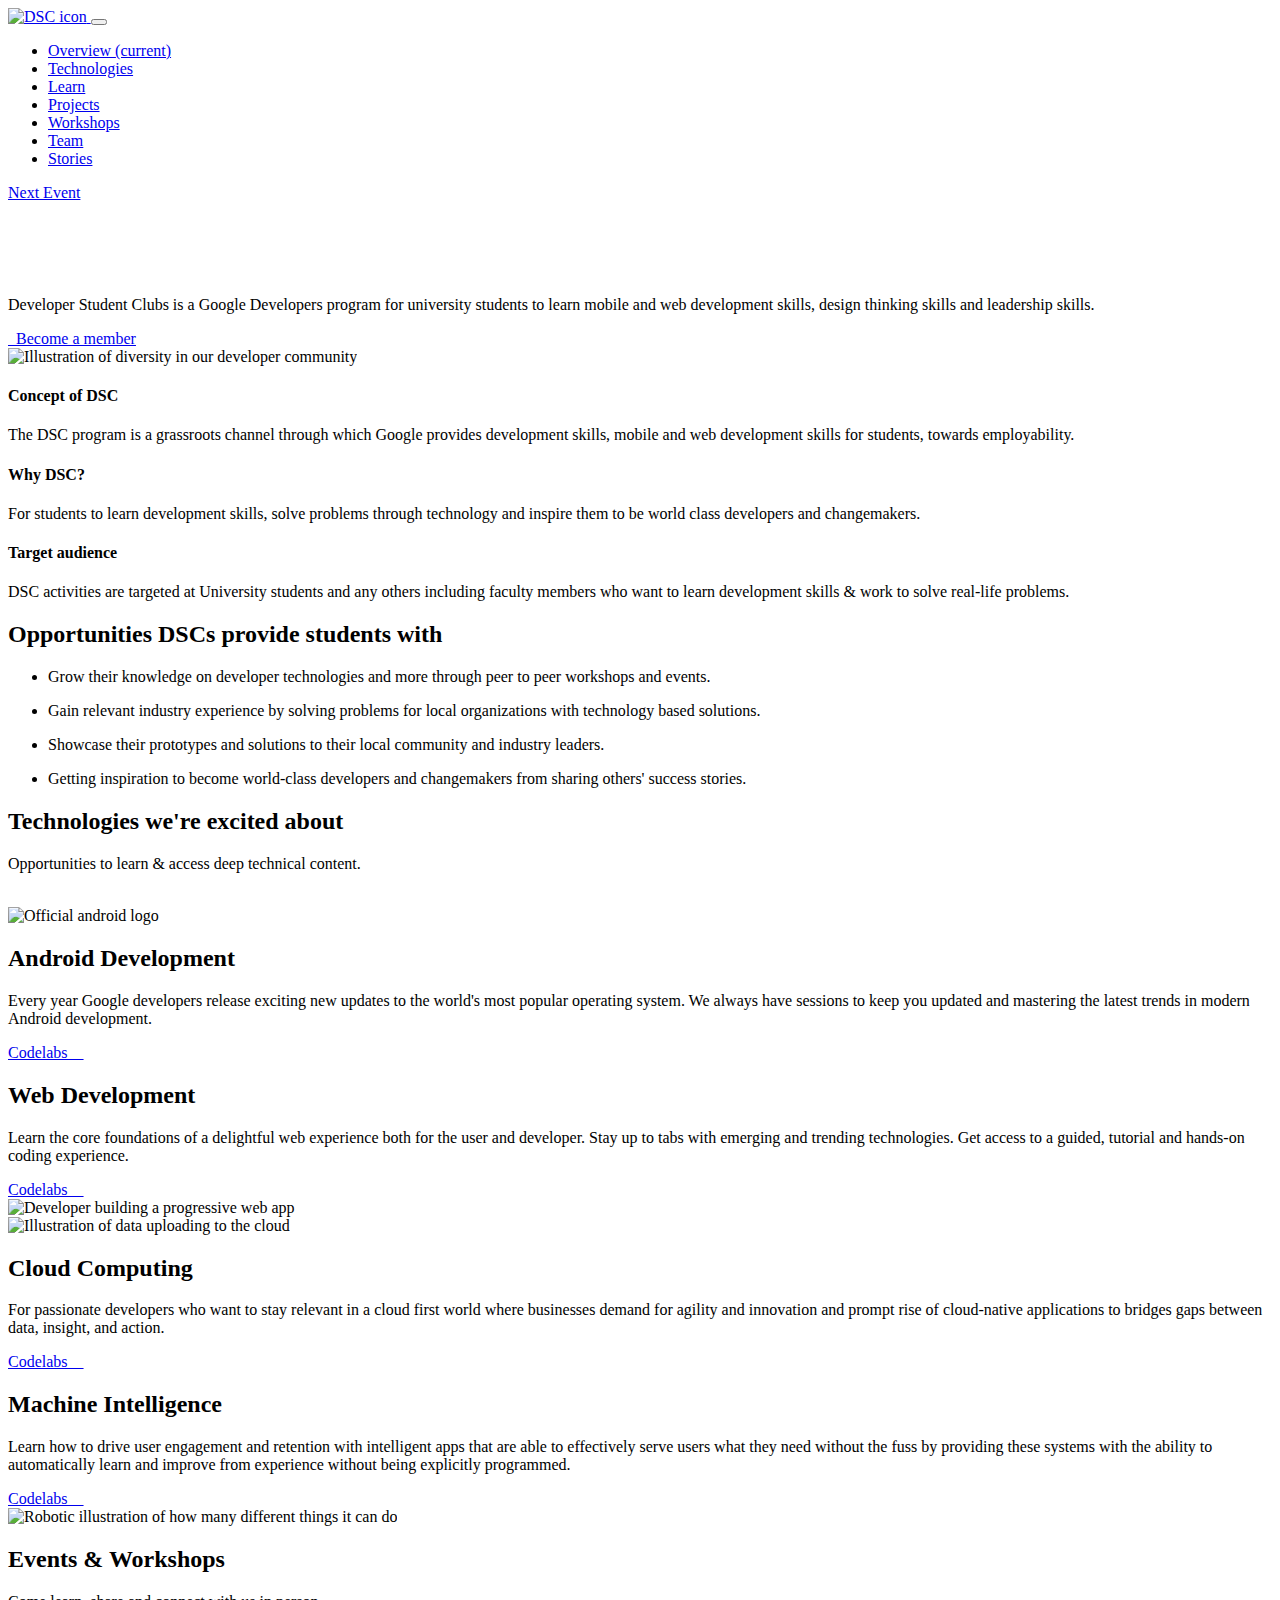
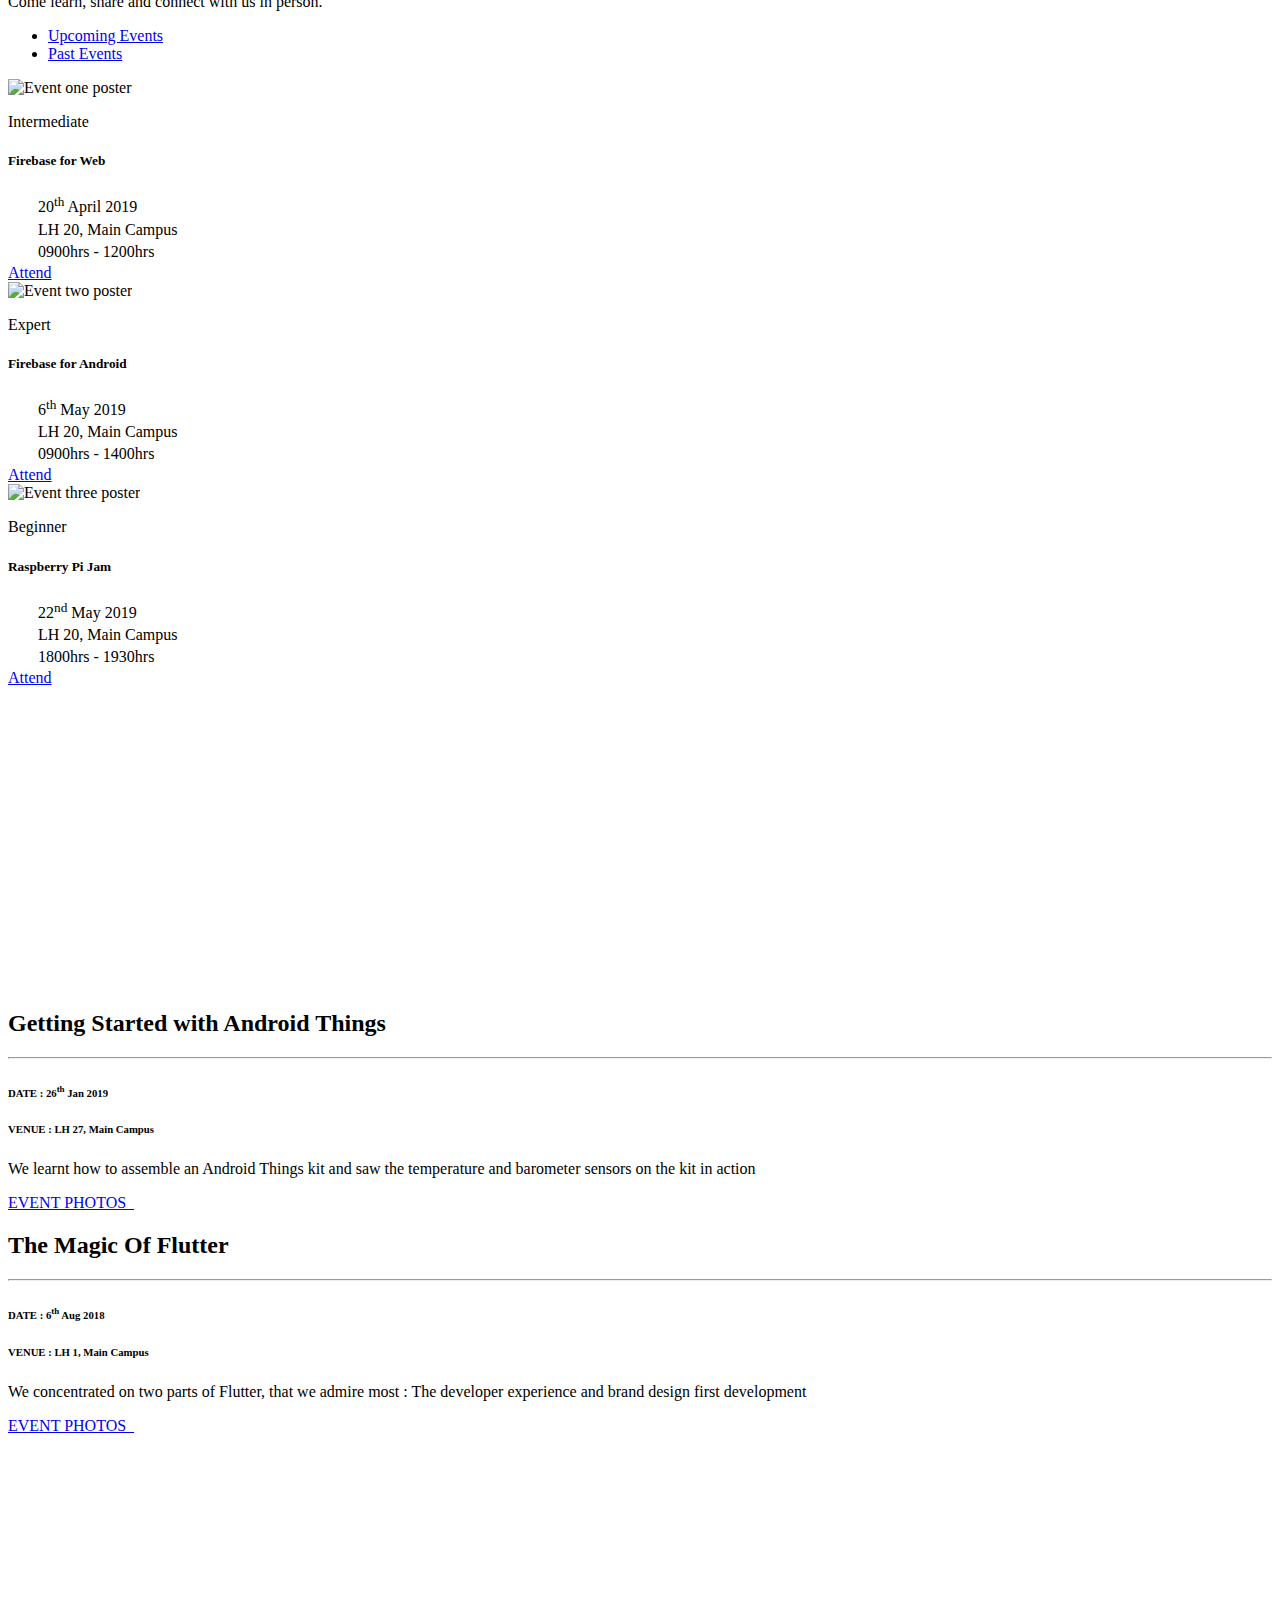
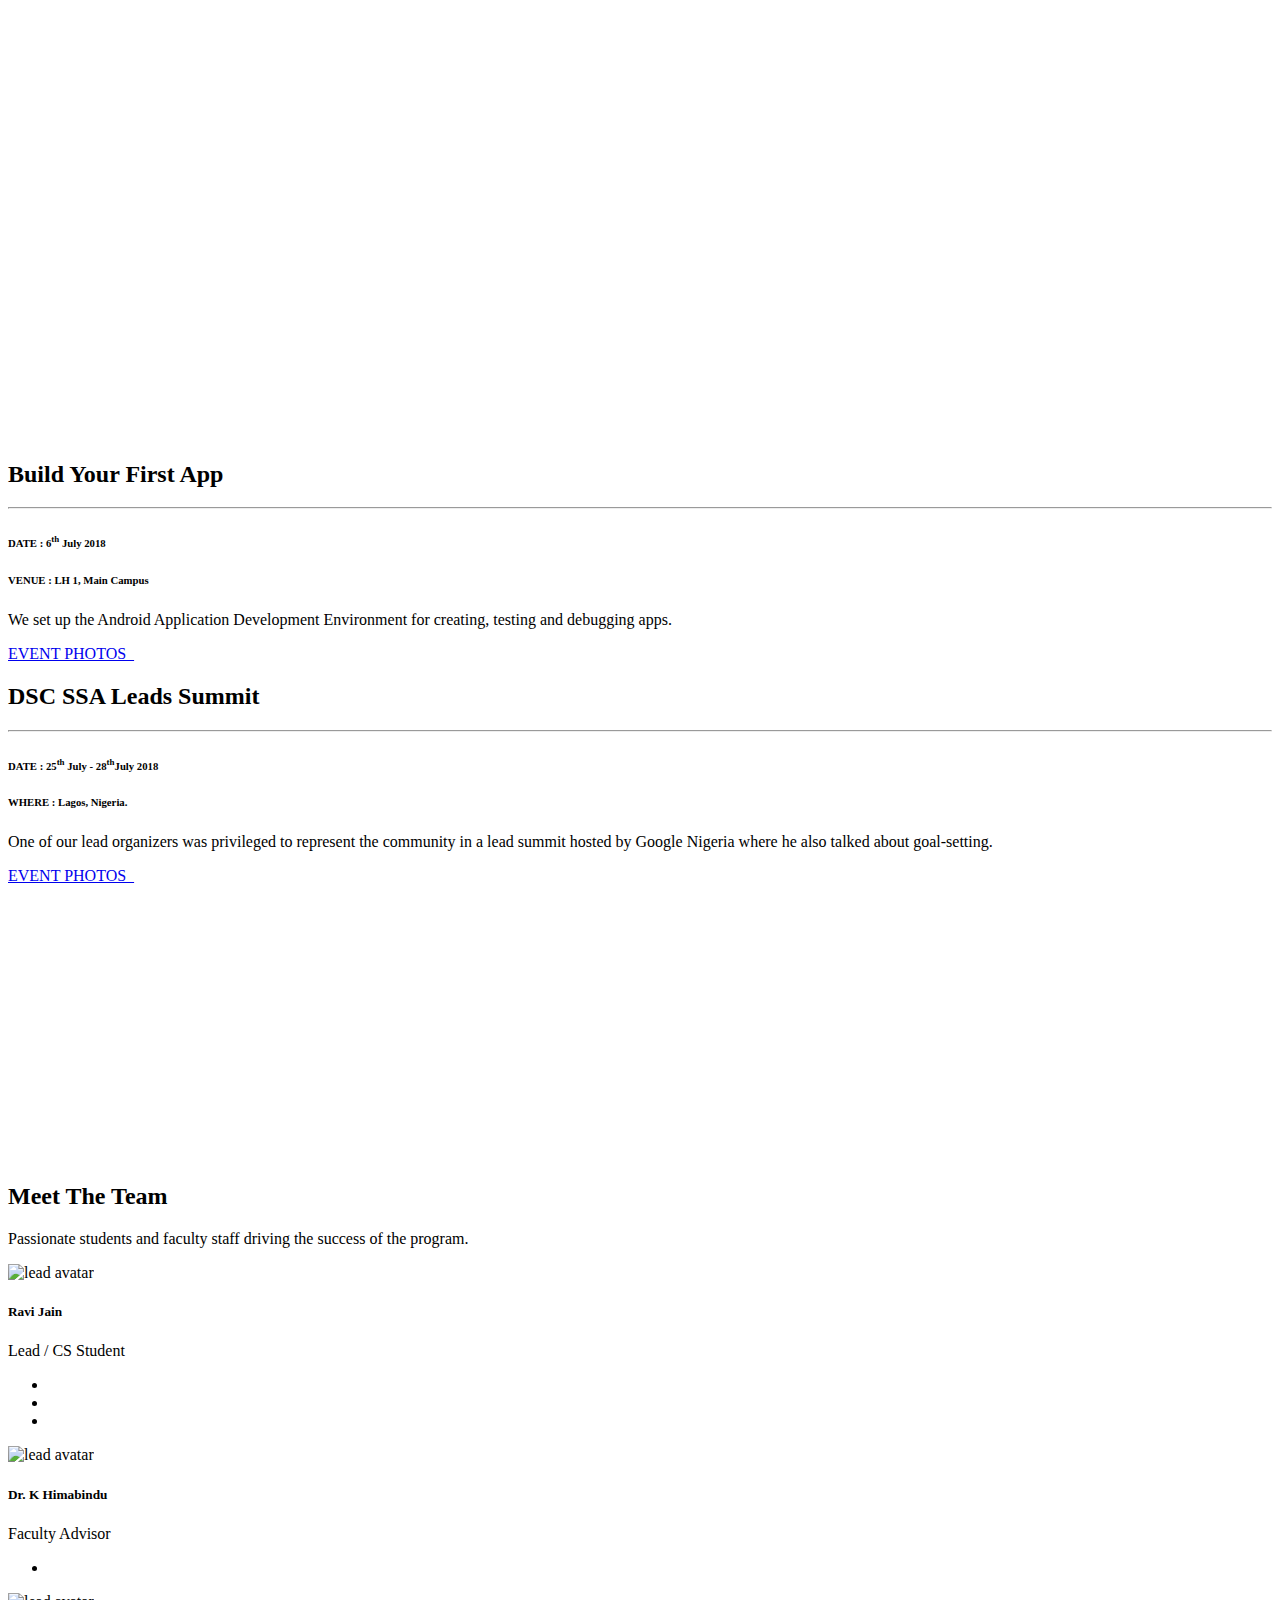
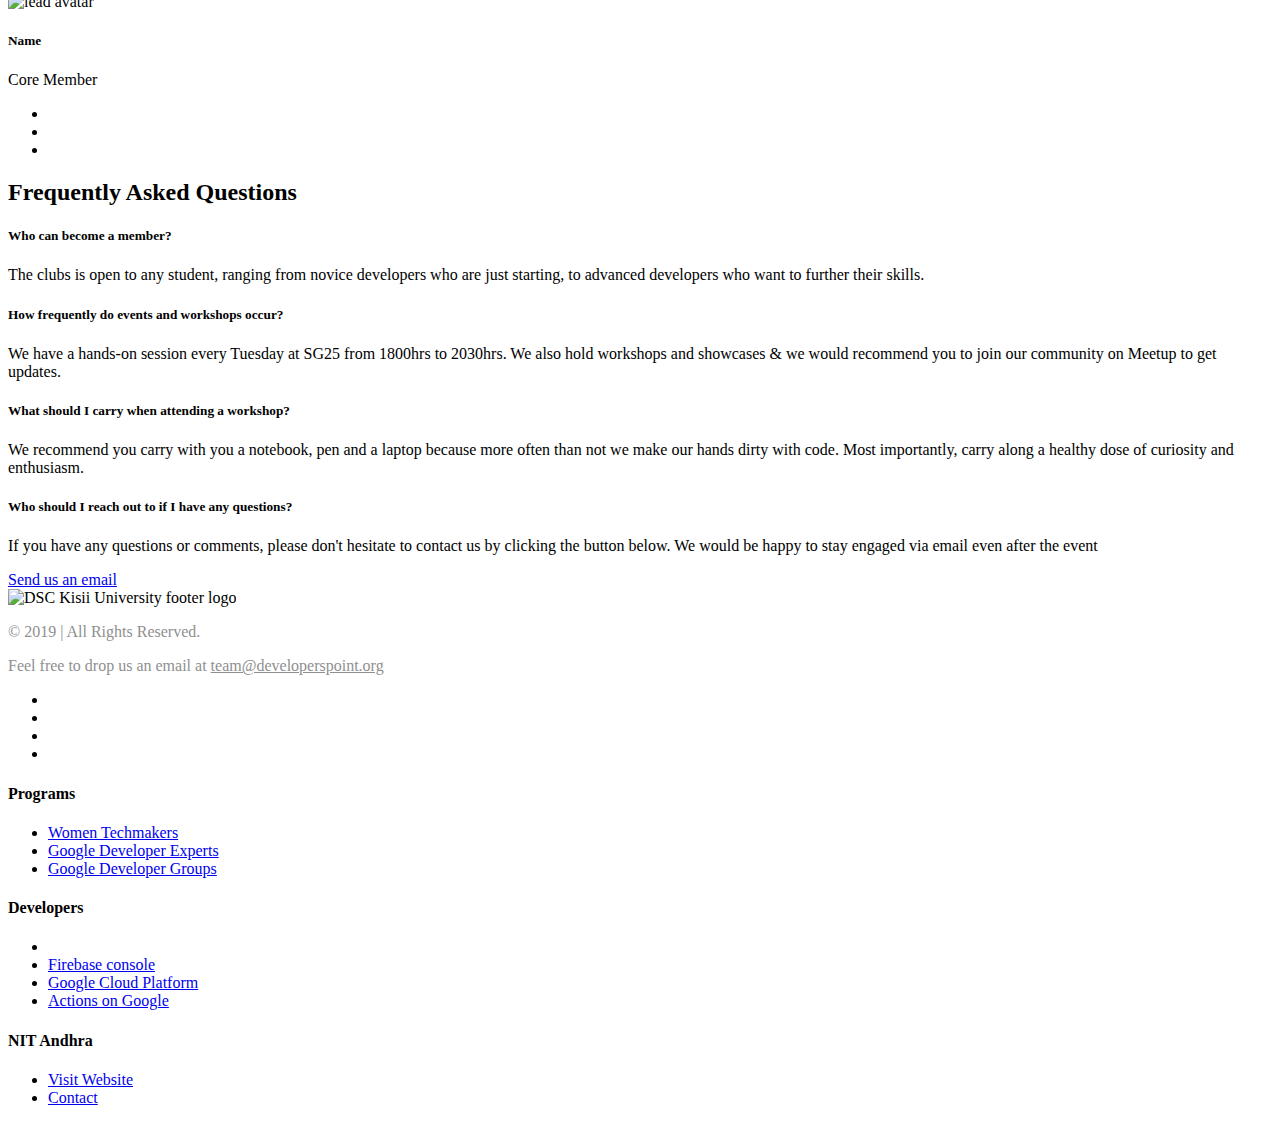
==== index.html @ fd8bc920 "Add files via upload" ====
<!DOCTYPE html>
<html lang="en">

<head>
    <meta charset="UTF-8">
    <meta http-equiv="X-UA-Compatible" content="ie=edge">
    <title>DSC - NIT Andhra</title>
    <meta name="viewport" content="width=device-width,initial-scale=1,user-scalable=no">
    <meta name="author" content="DSC University Name">
    <meta name="description" content="Developer Student Clubs (DSC)a is a Google Developers program for university students to learn mobile and web development skills.">
    <meta name="keywords" content="dsc, university name,google developers, sub saharan africa, kenya, computer science">
    <meta name="theme-color" content="#2F5BE7">
    <meta http-equiv="X-UA-Compatible" content="IE=edge">
    <link rel="manifest" href="manifest.json">
    <link rel="icon" href="src/images/icon.png" type="image/png">
    <link rel="stylesheet" href="src/css/responsive.css">
    <link rel="stylesheet" href="src/css/owl.carousel.min.css">
    <link rel="stylesheet" href="src/css/bootstrap.min.css">
    <link rel="dns-prefetch" href="https://docs.google.com">
    <link href="https://fonts.googleapis.com/css?family=Google+Sans:400,500,700|Material+Icons" rel="stylesheet" type="text/css">
    <link rel="stylesheet" href="https://use.fontawesome.com/releases/v5.2.0/css/all.css" integrity="sha384-hWVjflwFxL6sNzntih27bfxkr27PmbbK/iSvJ+a4+0owXq79v+lsFkW54bOGbiDQ" crossorigin="anonymous">
    <link rel="stylesheet" type="text/css" href="src/css/pace-theme.css">
    <link rel="stylesheet" href="src/css/styles.css">
    <link rel="stylesheet" href="src/css/responsive.css">
    <script>(function (i, s, o, g, r, a, m) {
            i['GoogleAnalyticsObject'] = r;
            i[r] = i[r] || function () {
                (i[r].q = i[r].q || []).push(arguments)
            }, i[r].l = 1 * new Date();
            a = s.createElement(o),
                m = s.getElementsByTagName(o)[0];
            a.async = 1;
            a.src = g;
            m.parentNode.insertBefore(a, m)
        })(window, document, 'script', 'https://www.google-analytics.com/analytics.js', 'ga');
        ga('create', 'UA-124904500-1', 'auto');
        ga('send', 'pageview');</script>
</head>

<body class="x-hidden has-sticky-header  bg-very__gray">
    <nav class="navbar navbar-expand-lg fixed-top custom-menu custom-menu__light bg-very__gray">
        <div class="container"><a class="navbar-brand" href="index.html"><img data-src="src/images/logo.png" height="50" alt="DSC icon"> </a><button class="navbar-toggler" type="button" data-toggle="collapse" data-target="#navbarSupportedContent" aria-controls="navbarSupportedContent" aria-expanded="false" aria-label="Toggle navigation"><span class="menu-icon__circle"></span> <span class="menu-icon"><span class="menu-icon__bar"></span> <span class="menu-icon__bar"></span> <span class="menu-icon__bar"></span></span></button>
            <div class="collapse navbar-collapse" id="navbarSupportedContent">
                <ul class="navbar-nav ml-lg-auto">
                    <li class="nav-item active"><a class="nav-link" href="#overview">Overview <span class="sr-only">(current)</span></a></li>
                    <li class="nav-item"><a href="#technologies" class="nav-link">Technologies</a></li>
                    <li class="nav-item"><a href="learn.html" class="nav-link">Learn</a></li>
                    <li class="nav-item"><a href="projects.html" class="nav-link">Projects</a></li>
                    <li class="nav-item"><a href="#workshops" class="nav-link">Workshops</a></li>
                    <li class="nav-item"><a href="#team" class="nav-link">Team</a></li>
                    <li class="nav-item"><a class="nav-link" href="https://medium.com/search?q=Developerspoint" target="_blank" rel="noopener">Stories</a></li>
                </ul>
                <div class="custom-menu__right"><a href="http://meetu.ps/c/3q6jR/zjdKV/f" class="event-btn" rel="noreferrer" target="_blank">Next Event</a></div>
            </div>
        </div>
    </nav>
    <header id="hero" class="hero bg-very__gray">
        <div class="container">
            <div class="row align-items-center">
                <div class="col-12 col-sm-6">
                    <div class="hero-content">
                        <div class="hero-title__group">
                            <div class="hero-title">
                                <h2 class="zuri" style="color:#ffffff">Developer Student Club<br>NIT Andhra Pradesh.</h2>
                            </div>
                            <div class="Hero--Subtitle">
                                <p class="lead">Developer Student Clubs is a<first-letter> G</first-letter><third-letter>o</third-letter><second-letter>o</second-letter><first-letter>g</first-letter><forth-letter>l</forth-letter><third-letter>e</third-letter> Developers program for university students to learn<second-letter> mobile</second-letter> and<first-letter > web development skills</first-letter>, <third-letter>design thinking skills</third-letter> and<forth-letter> leadership skills.</forth-letter>
                                </p>
                            </div>
                        </div><a href="https://dsc.community.dev/chapters/" class="hero-button" target="_blank" rel="noopener"><i class="fab fa-meetup"></i> &nbsp; Become a member</a>
                    </div>
                </div>
                <div class="col-12 col-sm-5 ml-auto ml-pic">
                    <div class="hero-figure"><img data-src="src/images/assets/diversity.png" class="img-fluid w-100" alt="Illustration of diversity in our developer community"></div>
                </div>
            </div>
        </div>
    </header>
    <section id="overview" class="section-spacer bg-very__gray">
        <div class="container">
            <div class="row">
                <div class="col-md-4 col-12">
                    <div class="feature-card">
                        <div class="feature-card__body"><i class="fas fa-rocket ghost-blue"></i>
                            <h4 class="feature-title">Concept of DSC</h4>
                            <p">The DSC program is a grassroots channel through which Google provides development skills, mobile and web development skills for students, towards employability.</p>
                        </div>
                    </div>
                </div>
                <div class="col-md-4 col-12">
                    <div class="feature-card">
                        <div class="feature-card__body"><i class="fas fa-lightbulb ghost-green"></i>
                            <h4 class="feature-title">Why DSC?</h4>
                            <p">For students to learn development skills, solve problems through technology and inspire them to be world class developers and changemakers.</p>
                        </div>
                    </div>
                </div>
                <div class="col-md-4 col-12">
                    <div class="feature-card m-0">
                        <div class="feature-card__body"><i class="fas fa-users ghost-red"></i>
                            <h4 class="feature-title">Target audience</h4>
                            <p>DSC activities are targeted at University students and any others including faculty members who want to learn development skills &amp; work to solve real-life problems.</p>
                        </div>
                    </div>
                </div>
            </div>
        </div>
    </section>
    <section id="opportunities" class="section-spacer section-opp bg-very__black">
        <div class="container">
            <header class="section-header text-center">
                <h2 class="section-title-custom wow fadeInUp">Opportunities DSCs provide students with</h2>
            </header>
            <div class="row">
                <div class="col-sm-6">
                    <div class="">
                        <div class="card-body wow fadeInUp">
                            <ul>
                                <li>Grow their knowledge on developer technologies and more through peer to peer
                                    workshops
                                    and
                                    events.
                                </li>
                            </ul>
                        </div>
                    </div>
                </div>
                <div class="col-sm-6">
                    <div class="">
                        <div class="card-body wow fadeInUp">
                            <ul>
                                <li>Gain relevant industry experience by solving problems for local organizations with
                                    technology based solutions.
                                </li>
                            </ul>
                        </div>
                    </div>
                </div>
            </div>
            <div class="row">
                <div class="col-sm-6">
                    <div class="">
                        <div class="card-body wow fadeInUp">
                            <ul>
                                <li>Showcase their prototypes and solutions to their local community and industry
                                    leaders.
                                </li>
                            </ul>
                        </div>
                    </div>
                </div>

                <div class="col-sm-6">
                    <div class="">
                        <div class="card-body wow fadeInUp">
                            <ul>
                                <li>Getting inspiration to become world-class developers and changemakers from
                                    sharing others' success stories.
                                </li>
                            </ul>
                        </div>
                    </div>
                </div>

            </div>
        </div>
    </section>
    <section id="technologies" class="section-spacer bg-very__gray">
        <div class="container">
            <header class="section-header text-center">
                <h2 class="section-title">Technologies we're excited about</h2>
                <p class="section-subtitle">Opportunities to learn & access deep technical content.</p><br>
            </header>
            <div class="row align-items-center">
                <div class="col-sm-6">
                    <div class="feature-list-image"><img data-src="src/images/assets/technologies/android.png" class="img-fluid" alt="Official android logo" width="100%" height="50%"></div>
                </div>
                <div class="col-sm-5 ml-auto">
                    <div class="feature-list-wrapper">
                        <div class="content-header">
                            <h2 class="content-title">Android Development</h2>
                            <p>Every year Google developers release exciting new updates to the world's most popular operating system. We always have sessions to keep you updated and mastering the latest trends in modern Android development.</p>
                        </div><a href="https://codelabs.developers.google.com/?cat=Android" class="hero-button" target="_blank" rel="noreferrer">Codelabs &nbsp; &nbsp;<i class="fas fa-external-link-alt"></i></a>
                    </div>
                </div>
            </div>
        </div>
    </section>
    <section class="section-spacer bg-very__black">
        <div class="container">
            <div class="row flex-column-reverse flex-sm-row align-items-cengit ter">
                <div class="col-sm-5 mr-auto">
                    <div class="feature-list-wrapper">
                        <div class="content-header">
                            <h2 class="content-title">Web Development</h2>
                            <p>Learn the core foundations of a delightful web experience both for the user and developer. Stay up to tabs with emerging and trending technologies. Get access to a guided, tutorial and hands-on coding experience.</p>
                        </div><a href="https://codelabs.developers.google.com/?cat=Web" class="hero-button" target="_blank" rel="noreferrer">Codelabs &nbsp; &nbsp;<i class="fas fa-external-link-alt"></i></a>
                    </div>
                </div>
                <div class="col-sm-6">
                    <div class="feature-list-image"><img data-src="src/images/assets/technologies/web.png" alt="Developer building a progressive web app" class="img-fluid" height="60%" width="90%"></div>
                </div>
            </div>
        </div>
    </section>
    <section id="hip" class="section-spacer bg-very__gray">
        <div class="container">
            <div class="row align-items-center">
                <div class="col-sm-6">
                    <div class="feature-list-image"><img data-src="src/images/assets/technologies/cloud.png" class="img-fluid" alt="Illustration of data uploading to the cloud" width="90%"></div>
                </div>
                <div class="col-sm-5 ml-auto">
                    <div class="feature-list-wrapper">
                        <div class="content-header">
                            <h2 class="content-title">Cloud Computing</h2>
                            <p>For passionate developers who want to stay relevant in a cloud first world where businesses demand for agility and innovation and prompt rise of cloud-native applications to bridges gaps between data, insight, and action.</p>
                        </div><a href="https://codelabs.developers.google.com/?cat=Cloud" class="hero-button" target="_blank" rel="noreferrer">Codelabs &nbsp; &nbsp;<i class="fas fa-external-link-alt"></i></a>
                    </div>
                </div>
            </div>
        </div>
    </section>
    <section class="section-spacer bg-very__black">
        <div class="container">
            <div class="row flex-column-reverse flex-sm-row align-items-cengit ter">
                <div class="col-sm-5 mr-auto">
                    <div class="feature-list-wrapper">
                        <div class="content-header">
                            <h2 class="content-title">Machine Intelligence</h2>
                            <p>Learn how to drive user engagement and retention with intelligent apps that are able to effectively serve users what they need without the fuss by providing these systems with the ability to automatically learn and improve from experience without being explicitly programmed.</p>
                        </div><a href="https://codelabs.developers.google.com/?cat=TensorFlow" class="hero-button" target="_blank" rel="noreferrer">Codelabs &nbsp; &nbsp;<i class="fas fa-external-link-alt"></i></a>
                    </div>
                </div>
                <div class="col-sm-6">
                    <div class="feature-list-image"><img data-src="src/images/assets/technologies/mi.png" class="img-fluid" alt="Robotic illustration of how many different things it can do" height="60%" width="90%"></div>
                </div>
            </div>
        </div>
    </section>
    <section id="workshops" class="section-spacer workshops-section bg-very__gray">
        <div class="container">
            <header class="section-header text-center">
                <h2 class="section-title">Events & Workshops</h2>
                <p class="section-subtitle">Come learn, share and connect with us in person.</p>
            </header>
            <div class="workshops-type-switch">
                <ul class="nav nav-pills justify-content-center js-tabs">
                    <li class="nav-item"><a class="nav-link active" href="#upcoming">Upcoming Events</a></li>
                    <li class="nav-item"><a class="nav-link" href="#past">Past Events</a></li>
                </ul>
            </div>
            <div class="tab-content">
                <div class="tab-pane active" id="upcoming" role="tabpanel" aria-labelledby="upcoming">
                    <div class="row">
                        <div class="col-md-4 col-12">
                            <div class="card event-card"><img class="card-img-top" data-src="src/images/assets/events/fbw.png" alt="Event one poster">
                                <div class="card-body">
                                    <p class="tagging intermediate float-right">Intermediate</p>
                                    <h5 class="card-title">Firebase for Web</h5>
                                    <table>
                                        <tr>
                                            <td width="15%" class="text-blue"><i class="far fa-calendar-alt"></i></td>
                                            <td>20<sup>th</sup> April 2019</td>
                                        </tr>
                                        <tr>
                                            <td class="text-red"><i class="fas fa-map-marker-alt"></i></td>
                                            <td>LH 20, Main Campus</td>
                                        </tr>
                                        <tr>
                                            <td class="text-green"><i class="far fa-clock"></i></td>
                                            <td>0900hrs - 1200hrs</td>
                                        </tr>
                                    </table><a href="https://www.meetup.com/GDG-Kisii/events/258288805/" class="button float-right">Attend</a>
                                </div>
                            </div>
                        </div>
                        <div class="col-md-4 col-12">
                            <div class="card event-card"><img class="card-img-top" data-src="src/images/assets/events/fba.png" alt="Event two poster">
                                <div class="card-body">
                                    <p class="tagging expert float-right">Expert</p>
                                    <h5 class="card-title">Firebase for Android</h5>
                                    <table>
                                        <tr>
                                            <td width="15%" class="text-blue"><i class="far fa-calendar-alt"></i></td>
                                            <td>6<sup>th</sup> May 2019</td>
                                        </tr>
                                        <tr>
                                            <td class="text-red"><i class="fas fa-map-marker-alt"></i></td>
                                            <td>LH 20, Main Campus</td>
                                        </tr>
                                        <tr>
                                            <td class="text-green"><i class="far fa-clock"></i></td>
                                            <td>0900hrs - 1400hrs</td>
                                        </tr>
                                    </table><a href="https://www.meetup.com/GDG-Kisii/events/258288819/" class="button float-right">Attend</a>
                                </div>
                            </div>
                        </div>
                        <div class="col-md-4 col-12">
                            <div class="card event-card"><img class="card-img-top" data-src="src/images/assets/events/rpj.png" alt="Event three poster">
                                <div class="card-body">
                                    <p class="tagging beginner float-right">Beginner</p>
                                    <h5 class="card-title">Raspberry Pi Jam</h5>
                                    <table>
                                        <tr>
                                            <td width="15%" class="text-blue"><i class="far fa-calendar-alt"></i></td>
                                            <td>22<sup>nd</sup> May 2019</td>
                                        </tr>
                                        <tr>
                                            <td class="text-red"><i class="fas fa-map-marker-alt"></i></td>
                                            <td>LH 20, Main Campus</td>
                                        </tr>
                                        <tr>
                                            <td class="text-green"><i class="far fa-clock"></i></td>
                                            <td>1800hrs - 1930hrs</td>
                                        </tr>
                                    </table><a href="https://www.meetup.com/GDG-Kisii/events/258212444/" class="button float-right">Attend</a>
                                </div>
                            </div>
                        </div>
                    </div>
                </div>
                <div class="tab-pane" id="past" role="tabpanel" aria-labelledby="past">
                    <section id="hi" class="section-spacer bg-very__gray">
                        <div class="container">
                            <div class="row align-items-center">
                                <div class="col-sm-6">
                                    <div class="feature-list-image"><iframe data-urllink="https://docs.google.com/presentation/d/e/2PACX-1vSubYcbqWaNFgVUDQ14VYLf_4RFiaVeFl-Tz6ryS_YAuYmP9xhdAUrV0_V5GpeHHenACAIwl8zwTZ3z/embed?start=false&loop=true&delayms=3000" frameborder="0" width="480" height="299" allowfullscreen="true" mozallowfullscreen="true" webkitallowfullscreen="true"></iframe></div>
                                </div>
                                <div class="col-sm-5 ml-auto">
                                    <div class="feature-list-wrapper">
                                        <div class="content-header">
                                            <h2 class="content-title">Getting Started with Android Things</h2>
                                            <hr>
                                            <h6>DATE : 26<sup>th</sup> Jan 2019</h6>
                                            <h6>VENUE : LH 27, Main Campus</h6>
                                            <p>We learnt how to assemble an Android Things kit and saw the temperature and barometer sensors on the kit in action</p>
                                        </div><a href="#" class="past-event" target="_blank" rel="noopener">EVENT PHOTOS&nbsp;&nbsp;<i class="fas fa-camera"></i></a>
                                    </div>
                                </div>
                            </div>
                        </div>
                    </section>
                    <section class="section-spacer">
                        <div class="container">
                            <div class="row flex-column-reverse flex-sm-row align-items-cengit ter">
                                <div class="col-sm-5 mr-auto">
                                    <div class="feature-list-wrapper">
                                        <div class="content-header">
                                            <h2 class="content-title">The Magic Of Flutter</h2>
                                            <hr>
                                            <h6>DATE : 6<sup>th</sup> Aug 2018</h6>
                                            <h6>VENUE : LH 1, Main Campus</h6>
                                            <p>We concentrated on two parts of Flutter, that we admire most : The developer experience and brand design first development</p>
                                        </div><a href="#" class="past-event" target="_blank" rel="noopener">EVENT PHOTOS&nbsp;&nbsp;<i class="fas fa-camera"></i></a>
                                    </div>
                                </div>
                                <div class="col-sm-6">
                                    <div class="feature-list-image"><iframe data-urllink="https://docs.google.com/presentation/d/e/2PACX-1vQw37yOddaGU-XhgoHwubXadUTEgnxQ0iqT6eHbBssRnP8UzplK-vkdL_5aKl3aiTKVjMkNMC_fRCt3/embed?start=false&loop=true&delayms=5000" frameborder="0" width="480" height="299" allowfullscreen="true" mozallowfullscreen="true" webkitallowfullscreen="true"></iframe></div>
                                </div>
                            </div>
                        </div>
                    </section>
                    <section id="past_ones" class="section-spacer bg-very__gray">
                        <div class="container">
                            <div class="row align-items-center">
                                <div class="col-sm-6">
                                    <div class="feature-list-image"><iframe data-urllink="https://docs.google.com/presentation/d/e/2PACX-1vQcG84BsN5LAUmvkvEUwK2h1euvoW6PZaSl4CnJfybQx0xgB6XbQTECqo4H1M56axzqzDBqJpPVrbeL/embed?start=false&loop=true&delayms=30000" frameborder="0" width="480" height="299" allowfullscreen="true" mozallowfullscreen="true" webkitallowfullscreen="true"></iframe></div>
                                </div>
                                <div class="col-sm-5 ml-auto">
                                    <div class="feature-list-wrapper">
                                        <div class="content-header">
                                            <h2 class="content-title">Build Your First App</h2>
                                            <hr>
                                            <h6>DATE : 6<sup>th</sup> July 2018</h6>
                                            <h6>VENUE : LH 1, Main Campus</h6>
                                            <p>We set up the Android Application Development Environment for creating, testing and debugging apps.</p>
                                        </div><a href="#" class="past-event">EVENT PHOTOS&nbsp;&nbsp;<i class="fas fa-camera"></i></a>
                                    </div>
                                </div>
                            </div>
                        </div>
                    </section>
                    <section class="section-spacer">
                        <div class="container">
                            <div class="row flex-column-reverse flex-sm-row align-items-cengit ter">
                                <div class="col-sm-5 mr-auto">
                                    <div class="feature-list-wrapper">
                                        <div class="content-header">
                                            <h2 class="content-title">DSC SSA Leads Summit</h2>
                                            <hr>
                                            <h6>DATE : 25<sup>th</sup> July - 28<sup>th</sup>July 2018</h6>
                                            <h6>WHERE : Lagos, Nigeria.</h6>
                                            <p>One of our lead organizers was privileged to represent the community in a lead summit hosted by Google Nigeria where he also talked about goal-setting.</p>
                                        </div><a href="#" class="past-event" target="_blank" rel="noopener">EVENT PHOTOS&nbsp;&nbsp;<i class="fas fa-camera"></i></a>
                                    </div>
                                </div>
                                <div class="col-sm-6">
                                    <div class="feature-list-image"><iframe width="500" height="274" data-urllink="https://www.youtube.com/embed/AAin71VkbzQ" frameborder="0" allow="autoplay; encrypted-media" allowfullscreen></iframe></div>
                                </div>
                            </div>
                        </div>
                    </section>
                </div>
            </div>
        </div>
    </section>


    <section id="team" class="section-spacer team-section bg-very__black">
        <div class="container">
            <header class="text-center section-header">
                <h2 class="section-title wow fadeInUp">Meet The Team</h2>
                <p class="section-subtitle">Passionate students and faculty staff driving the success of the program.</p>
            </header>
            <div class="container-fluid">
                <div class="tab-content">
                    <div class="tab-pane active" id="upcoming" role="tabpanel" aria-labelledby="upcoming">
                        <div class="row teams">
                            <div class="col-md-4 col-12">
                                <div class="card event-card">
                                    <div class="card hovercard">

                                        <div class="avatar">
                                            <img id= "bcol" src="src/images/assets/team/ravijain.png" alt="lead avatar">
                                        </div>
                                        <div class="info">
                                            <div class="title">
                                                <h5>Ravi Jain</h5>
                                                <p>Lead / CS Student</p>
                                            </div>
                                        </div>
                                        <div class="bottom">
                                            <ul class="social-list__inline mt-10">
                                                <li>
                                                    <a href="#" target="_blank" rel="noopener">
                                                        <i class="fab fa-github"></i>
                                                    </a>
                                                </li>
                                                <li>
                                                    <a href="#" target="_blank"
                                                       rel="noopener">
                                                        <i class="fab fa-linkedin"></i>
                                                    </a>
                                                </li>
                                                <li>
                                                    <a href="#" target="_blank" rel="noopener">
                                                        <i class="fas fa-link"></i>
                                                    </a>
                                                </li>

                                            </ul>
                                        </div>
                                    </div>
                                </div>
                            </div>
                            <div class="col-md-4 col-12">
                                <div class="card event-card">
                                    <div class="card hovercard">
                                        <div class="avatar">
                                            <img id="ycol" src="src/images/assets/team/advisor.png" alt="lead avatar">
                                        </div>
                                        <div class="info">
                                            <div class="title">
                                                <h5>Dr. K Himabindu</h5>
                                                <p>Faculty Advisor</p>
                                            </div>
                                        </div>
                                        <div class="bottom">
                                            <ul class="social-list__inline mt-10">
                                                <li>
                                                    <a href="#" target="_blank"
                                                       rel="noopener">
                                                        <i class="fab fa-linkedin"></i>
                                                    </a>
                                                </li>

                                            </ul>
                                        </div>
                                    </div>
                                </div>
                            </div>
                            <div class="col-md-4 col-12">
                                <div class="card event-card">
                                    <div class="card hovercard">
                                        <div class="avatar">
                                            <img id="rcol" src="src/images/assets/team/avatar.png" alt="lead avatar">
                                        </div>
                                        <div class="info">
                                            <div class="title">
                                                <h5>Name</h5>
                                                <p>Core Member</p>
                                            </div>
                                        </div>
                                        <div class="bottom">
                                            <ul class="social-list__inline mt-10">
                                                <li>
                                                    <a href="#" target="_blank" rel="noopener">
                                                        <i class="fab fa-github"></i>
                                                    </a>
                                                </li>
                                                <li>
                                                    <a href="#" target="_blank"
                                                       rel="noopener">
                                                        <i class="fab fa-linkedin"></i>
                                                    </a>
                                                </li>
                                                <li>
                                                    <a href="#" target="_blank" rel="noopener">
                                                        <i class="fas fa-link"></i>
                                                    </a>
                                                </li>

                                            </ul>
                                        </div>
                                    </div>
                                </div>
                            </div>
                    </div>
                </div>
            </div>
        </div>
    </section>

    </section>
    <section id="faqs" class="section-spacer section-faq bg-very__gray">
        <div class="container">
            <header class="section-header text-center">
                <h2 class="section-title">Frequently Asked Questions</h2>
            </header>
            <div class="row">
                <div class="col-sm-6">
                    <div class="card">
                        <div class="card-body bg-very__black">
                            <h5 class="card-title ">Who can become a member?</h5>
                            <p>The clubs is open to any student, ranging from novice developers who are just starting, to advanced developers who want to further their skills.</p>
                        </div>
                    </div>
                </div>
                <div class="col-sm-6">
                    <div class="card">
                        <div class="card-body bg-very__black">
                            <h5 class="card-title">How frequently do events and workshops occur?</h5>
                            <p">We have a hands-on session every Tuesday at SG25 from 1800hrs to 2030hrs. We also hold workshops and showcases & we would recommend you to join our community on Meetup to get updates.</p>
                        </div>
                    </div>
                </div>
            </div>
            <div class="row">
                <div class="col-sm-6">
                    <div class="card">
                        <div class="card-body bg-very__black">
                            <h5 class="card-title">What should I carry when attending a workshop?</h5>
                            <p">We recommend you carry with you a notebook, pen and a laptop because more often than not we make our hands dirty with code. Most importantly, carry along a healthy dose of curiosity and enthusiasm.</p>
                        </div>
                    </div>
                </div>
                <div class="col-sm-6">
                    <div class="card">
                        <div class="card-body bg-very__black">
                            <h5 class="card-title">Who should I reach out to if I have any questions?</h5>
                            <p">If you have any questions or comments, please don't hesitate to contact us by clicking the button below. We would be happy to stay engaged via email even after the event</p>
                        </div>
                    </div>
                </div>
            </div>
            <div class="mt-40 text-center"><a href="mailto:team@developerspoint.org" class="hero-button">Send us an email</a></div>
        </div>
    </section>
    <footer class="section-spacer footer-section bg-very__black">
        <div class="container">
            <div class="row flex-column-reverse flex-sm-row flex-lg-row">
                <div class="col-md-4 col-12">
                    <div class="footer-widget first-of-footer-widget "><img data-src="src/images/logo.png" class="logo-sm mb-10" alt="DSC Kisii University footer logo">
                        <p style="color:#8f8f8f">&copy; 2019 | All Rights Reserved.</p><span style="color:#8f8f8f">Feel free to drop us an email at </span><a  style="color:#8f8f8f" href="mailto:team@dsc.scuniversityname.org">team@developerspoint.org</a>
                        <ul class="social-list__inline mt-10">
                            <li><a href="#" target="_blank" rel="noopener"><i class="fab fa-linkedin"></i></a></li>
                            <li><a href="#" target="_blank" rel="noopener"><i class="fab fa-github"></i></a></li>
                            <li><a href="#"><i class="fab fa-discord"></i></a></li>
                            <li><a href="#" target="_blank" rel="noopener"><i class="fab fa-youtube"></i></a></li>
                        </ul>
                    </div>
                </div>
                <div class="col-md-8 col-sm-10" >
                    <div class="row">
                        <div class="col-md-4 col-6">
                            <div class="footer-widget">
                                <h4 class="footer-widget__title"">Programs</h4>
                                <ul class="list-unstyled">
                                    <li><a  href="https://www.womentechmakers.com/" target="_blank" rel="noreferrer">Women Techmakers</a></li>
                                    <li><a  href="https://developers.google.com/experts/" target="_blank" rel="noreferrer">Google Developer Experts</a></li>
                                    <li><a href="https://developers.google.com/programs/community/" target="_blank" rel="noreferrer">Google Developer Groups</a></li>
                                </ul>
                            </div>
                        </div>
                        <div class="col-md-4 col-6">
                            <div class="footer-widget">
                                <h4 class="footer-widget__title">Developers</h4>
                                <ul>
                                    <li class="list-unstyled"></li>
                                    <li><a href="https://console.firebase.google.com/" target="_blank" rel="noreferrer">Firebase console</a></li>
                                    <li><a href="https://console.cloud.google.com/" target="_blank" rel="noreferrer">Google Cloud Platform</a></li>
                                    <li><a href="https://console.actions.google.com/" target="_blank" rel="noreferrer">Actions on Google</a></li>
                                </ul>
                            </div>
                        </div>
                        <div class="col-md-4">
                            <div class="footer-widget">
                                <h4 class="footer-widget__title">NIT Andhra</h4>
                                <ul class="list-unstyled">
                                    <li><a href="http://nitandhra.ac.in/" target="_blank" rel="noreferrer">Visit Website</a></li>
                                    <li><a href="#" target="_blank" rel="noreferrer">Contact</a></li>
                                </ul>
                            </div>
                        </div>
                    </div>
                </div>
            </div>
        </div>
    </footer><a href="#" id="scroll" style="display: none;"><i class="fas fa-angle-up"></i></a>
    <script>
    function imageIntersectionObserverCallback(imageEntries, observer) {
        imageEntries.forEach(imgEntry => {
            if (imgEntry.isIntersecting) {
                imgEntry.target.setAttribute('src', imgEntry.target.dataset.src);
                observer.unobserve(imgEntry.target);
            }
        })
    }
    const imageObserver = new IntersectionObserver(imageIntersectionObserverCallback, { rootMargin: '30px 0px' });
    imageObserver.POLL_INTERVAL = 200;
    imageObserver.USE_MUTATION_OBSERVER = false;
    document.querySelectorAll('img[data-src]').forEach(img => {
        imageObserver.observe(img);
    })
    </script>
    <script>
    ;

    function iframeObserverCallback(iframeEntries, observer) {
        iframeEntries.forEach(iframe => {
            if (iframe.isIntersecting && window.matchMedia('(min-width: 450px)').matches) {
                iframe.target.setAttribute('src', iframe.target.dataset.urllink);
                observer.unobserve(iframe.target);
            }
        })
    }

    const iframeObserver = new IntersectionObserver(iframeObserverCallback, { rootMargin: '30px 0px' });
    iframeObserver.POLL_INTERVAL = 200;
    iframeObserver.USE_MUTATION_OBSERVER = false;
    document.querySelectorAll('iframe[data-urllink]').forEach(img => {
        iframeObserver.observe(img);
    });

    if ('serviceWorker' in navigator) {
        window.addEventListener('load', function() {
            navigator.serviceWorker.register('service-worker.js')
                .then(function() {
                    console.log("Service Worker Registered,");
                });
        });
    }
    </script>
    <script src="src/js/vendors/pace.js"></script>
    <script src="src/js/vendors/jquery.min.js"></script>
    <script src="src/js/vendors/bootstrap.bundle.min.js"></script>
    <script src="src/js/vendors/jquery.magnific-popup.min.js"></script>
    <script src="src/js/vendors/jquery.easing.min.js"></script>
    <script src="src/js/vendors/swiper.min.js"></script>
    <script src="src/js/vendors/owl.carousel.min.js"></script>
    <script src="src/js/vendors/hammer.js"></script>
    <script src="src/js/custom.js"></script>
</body>

</html>
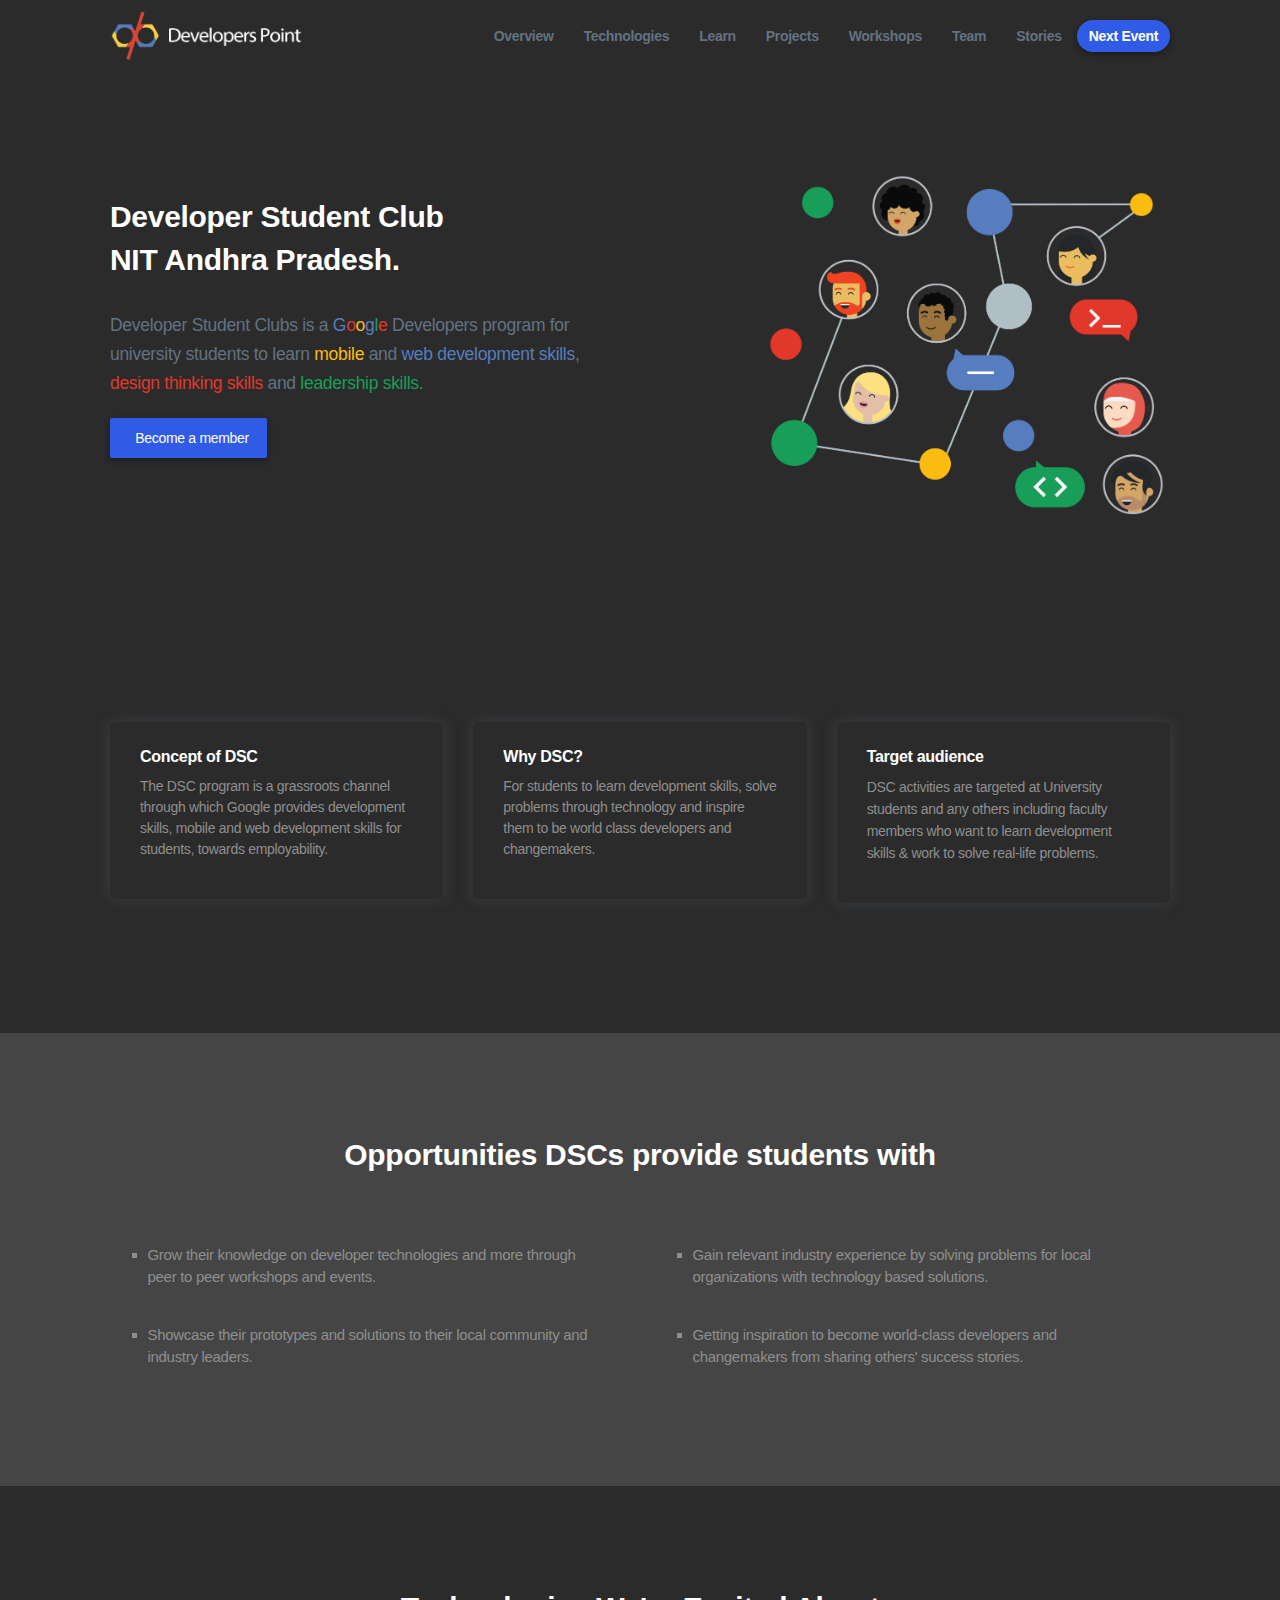
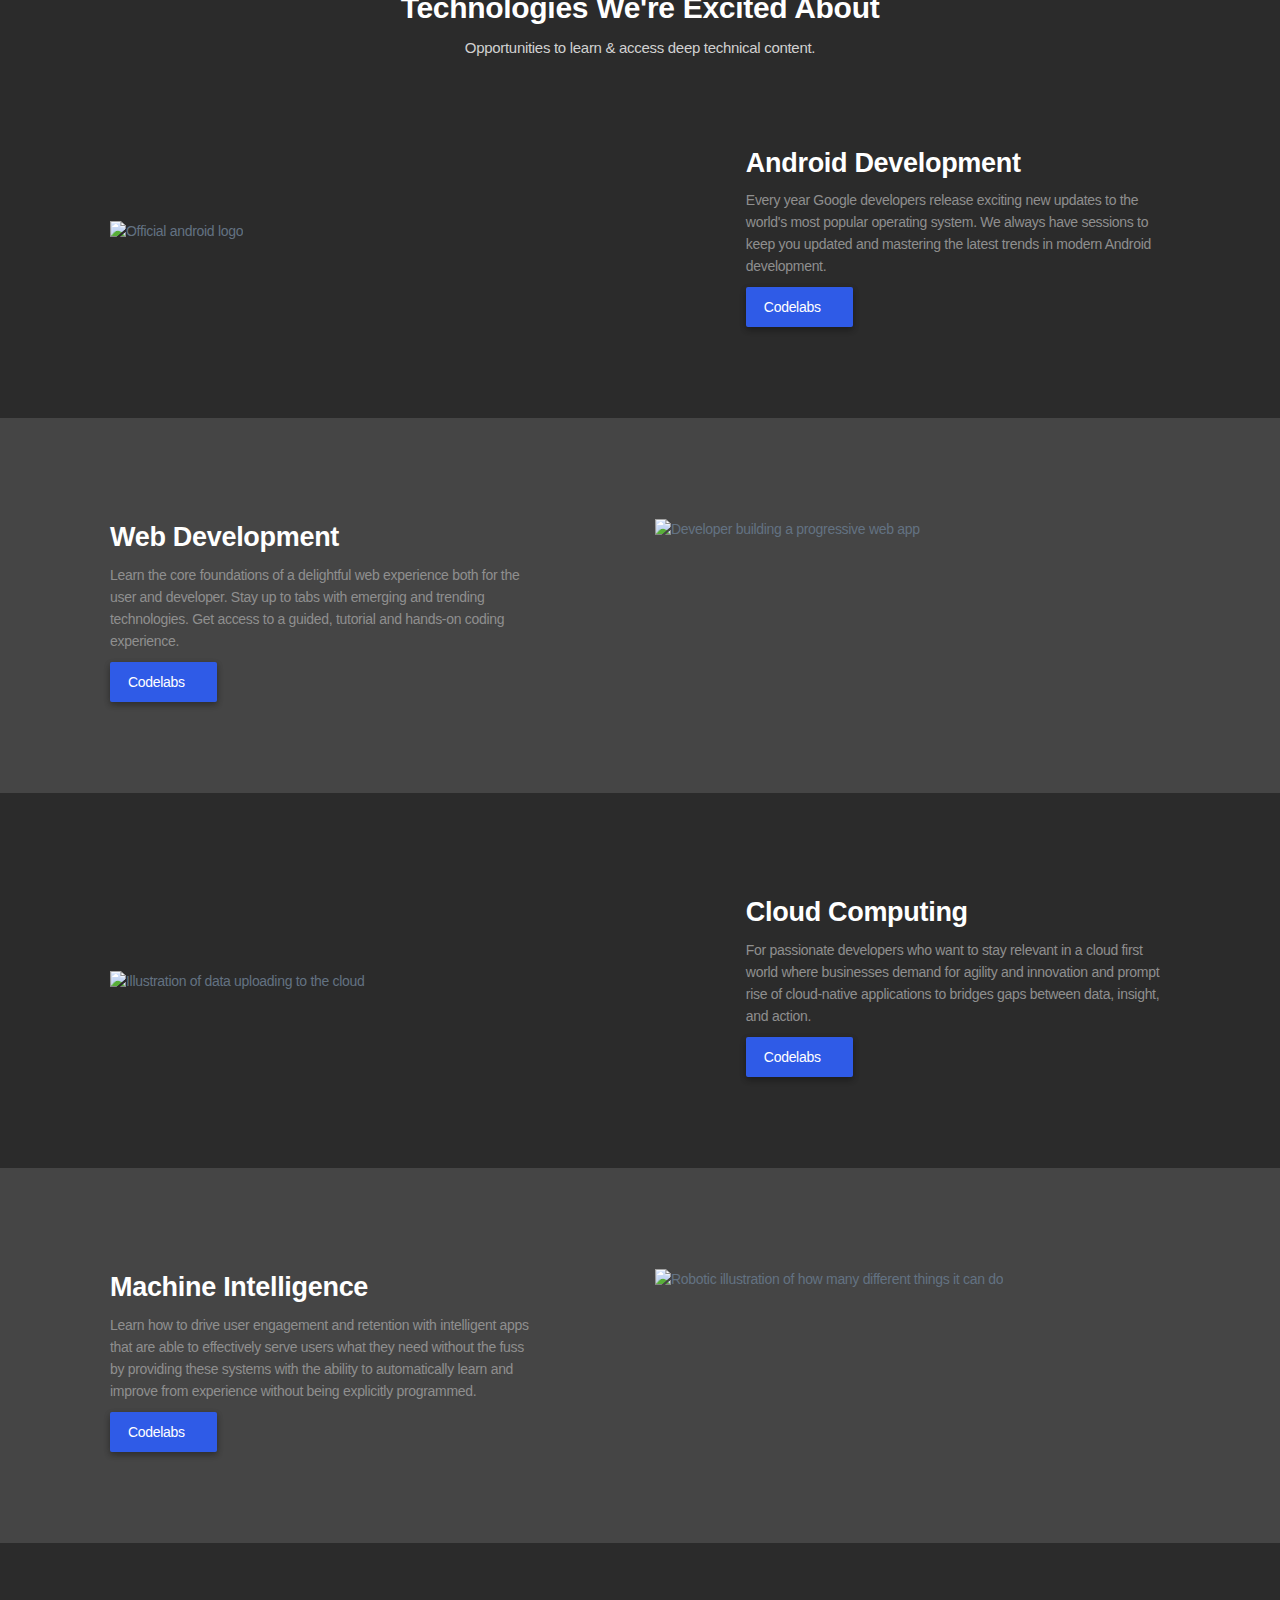
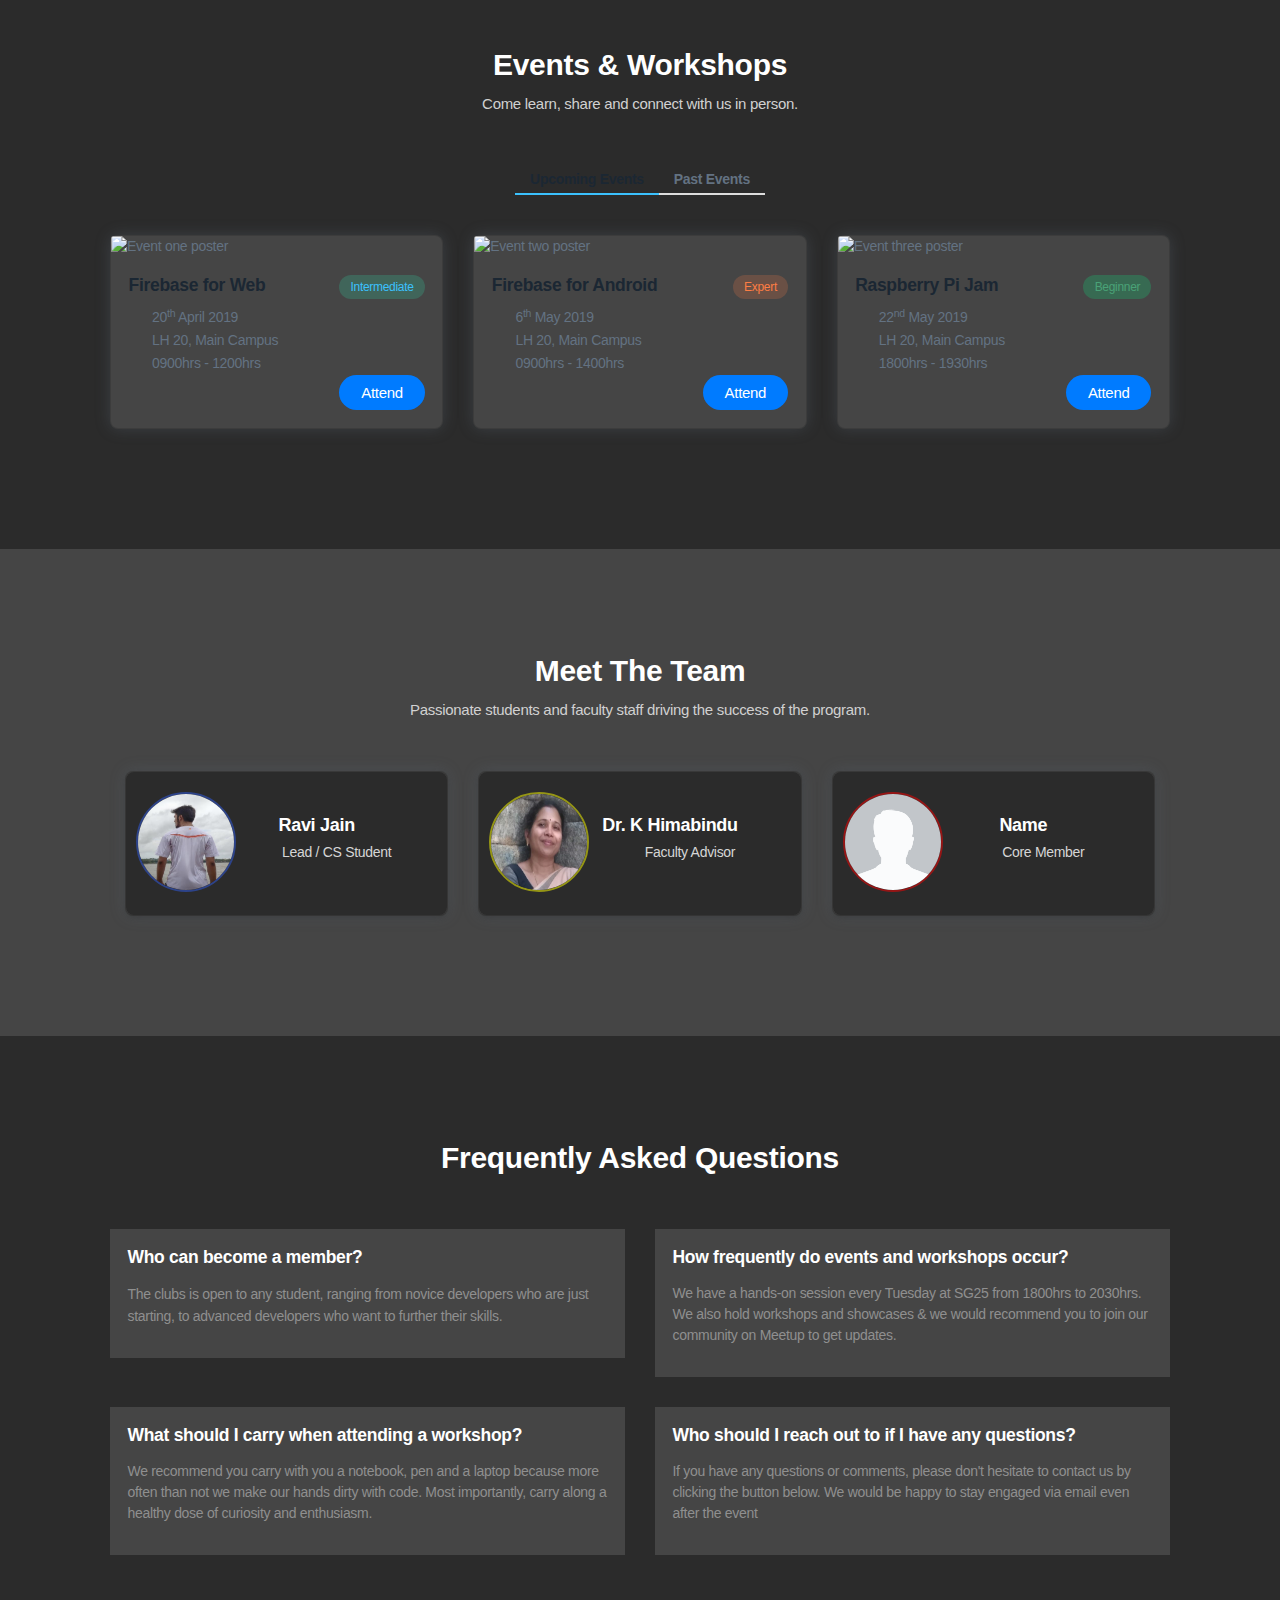
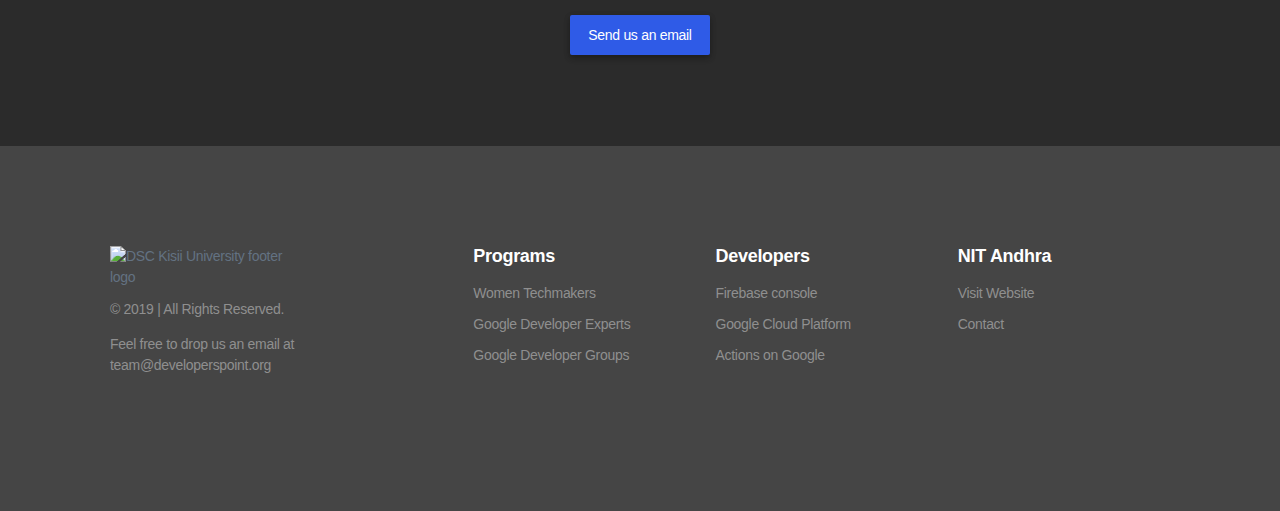
==== commit bf00a52f: "Update index.html" ====
--- a/index.html
+++ b/index.html
@@ -50,7 +50,7 @@
                     <li class="nav-item"><a href="#team" class="nav-link">Team</a></li>
                     <li class="nav-item"><a class="nav-link" href="https://medium.com/search?q=Developerspoint" target="_blank" rel="noopener">Stories</a></li>
                 </ul>
-                <div class="custom-menu__right"><a href="http://meetu.ps/c/3q6jR/zjdKV/f" class="event-btn" rel="noreferrer" target="_blank">Next Event</a></div>
+                <div class="custom-menu__right"><a href="#" class="event-btn" rel="noreferrer" target="_blank">Next Event</a></div>
             </div>
         </div>
     </nav>
--- a/src/css/responsive.css
+++ b/src/css/responsive.css
@@ -0,0 +1,204 @@
+/*
+==========================
+RESPONSIVES
+==========================
+*/
+@media (max-width: 992px) {
+  .content {
+    padding-top: 50px;
+    padding-bottom: 100px;
+  }
+  .navbar-collapse {
+    background: #fff;
+    padding-bottom: 20px;
+    -webkit-box-shadow: 0 15px 10px rgba(0, 0, 0, 0.1);
+            box-shadow: 0 15px 10px rgba(0, 0, 0, 0.1);
+    -webkit-transition: all 0.4s cubic-bezier(0.17, 0.25, 0.56, 1.03);
+    transition: all 0.4s cubic-bezier(0.17, 0.25, 0.56, 1.03);
+    border-radius: 5px;
+    margin-top: 10px;
+  }
+  .navbar-nav {
+    padding: 30px 0 0;
+  }
+  .navbar-toggler {
+    z-index: 200;
+  }
+  .custom-menu .custom-menu__right {
+    margin: 0;
+    width: 100%;
+    padding-top: 20px;
+    padding-bottom: 20px;
+    text-align: center;
+  }
+  .custom-menu .custom-menu__right .assistive-text {
+    display: block;
+    margin-top: 10px;
+  }
+  .custom-menu .current {
+    color: #2FE7B1;
+  }
+  /* team SLIDER */
+  .team-slider__indicators {
+    display: -webkit-box;
+    display: -ms-flexbox;
+    display: flex;
+    -webkit-box-align: center;
+        -ms-flex-align: center;
+            align-items: center;
+    -webkit-box-pack: center;
+        -ms-flex-pack: center;
+            justify-content: center;
+    margin-bottom: 0;
+    margin-top: 50px;
+  }
+  .team-slider__indicators .owl-dot {
+    height: 1px;
+    width: 30%;
+    margin: 0;
+  }
+  .mfp-close {
+    left: 50%  ;
+    -webkit-transform: translateX(-50%)  ;
+            transform: translateX(-50%)  ;
+    top: auto  ;
+    bottom: -80px  ;
+  }
+  .section-screens__inner {
+    margin-bottom: 50px;
+  }
+}
+
+@media (max-width: 768px) {
+  .section-spacer {
+    padding: 80px 0;
+  }
+  .input-group {
+    -webkit-box-orient: vertical;
+    -webkit-box-direction: normal;
+        -ms-flex-direction: column;
+            flex-direction: column;
+  }
+  .input-group .form-control {
+    border: 1px solid #1B2733  ;
+    width: 100%;
+    margin-bottom: 10px;
+    border-top-right-radius: 2px  ;
+    border-bottom-right-radius: 2px  ;
+  }
+  .input-group .btn {
+    border-top-left-radius: 2px  ;
+    border-bottom-left-radius: 2px  ;
+  }
+  .workshops-single {
+    margin-bottom: 40px;
+  }
+  .callout {
+    -webkit-box-orient: vertical;
+    -webkit-box-direction: normal;
+        -ms-flex-direction: column;
+            flex-direction: column;
+  }
+  .first-of-footer-widget {
+    margin-top: 30px;
+    width: 100%;
+    text-align: center;
+  }
+  .footer-widget {
+    margin-bottom: 30px;
+  }
+}
+
+@media (min-width: 768px) {
+  .client-logo {
+    width: calc(20% - 13px);
+    margin: 0 auto;
+    padding: 0 35px;
+  }
+}
+
+@media (max-width: 576px) {
+  .has-sticky-header {
+    padding-top: 50px;
+  }
+  .container {
+    padding-right: 15px;
+    padding-left: 15px;
+  }
+  .hero-content {
+    padding-top: 40px;
+    text-align: center;
+  }
+  .hero-figure {
+    margin-top: 20px;
+  }
+  .hero-form {
+    text-align: center;
+  }
+  .hero-form .input-group .btn {
+    padding: 15px 20px;
+    margin-left: 0;
+  }
+  .section-screens__inner {
+    margin-bottom: 140px;
+    padding-bottom: 120px;
+  }
+  /* Feature Cards */
+  .feature-card {
+    margin-bottom: 50px;
+  }
+  .feature-title {
+    font-size: 1rem;
+    margin-bottom: 5px;
+  }
+  /* Content--Card */
+  .feature-list-wrapper .btn-link {
+    width: 100%;
+    -webkit-box-pack: center;
+        -ms-flex-pack: center;
+            justify-content: center;
+    -webkit-box-align: center;
+        -ms-flex-align: center;
+            align-items: center;
+  }
+  .feature-list-image {
+    margin-bottom: 30px;
+    display: block;
+    height: 100%;
+    margin-left: auto;
+    margin-right: auto;
+    overflow: hidden;
+  }
+  .feature-list-image img {
+    max-width: 80%;
+    margin-left: auto;
+    margin-right: auto;
+    display: block;
+  }
+  /* Screens slider */
+  .team-item {
+    margin: 0;
+  }
+  .team-item__thumb {
+    -ms-flex-item-align: center;
+        align-self: center;
+    width: 100%;
+    margin-top: 50px;
+  }
+  .team-item__image {
+    margin-left: auto;
+    margin-right: auto;
+  }
+  /*
+  FOOTER
+  */
+  .footer {
+    margin-bottom: 20px;
+  }
+  .footer ul {
+    padding: 0;
+  }
+  .First-of-Footer-Widget {
+    margin-top: 20px;
+  }
+}
--- a/src/css/pace-theme.css
+++ b/src/css/pace-theme.css
@@ -0,0 +1 @@
+
--- a/src/css/styles.css
+++ b/src/css/styles.css
@@ -0,0 +1,2185 @@
+html, body {
+  -webkit-font-smoothing: antialiased;
+  -moz-osx-font-smoothing: grayscale;
+  text-rendering: optimizeLegibility;
+}
+
+:root {
+  font-size: 14px;
+}
+
+body {
+  font-family: "Google Sans", sans-serif;
+  font-size: 1rem;
+  color: #637282;
+  overflow-x: hidden;
+  font-weight: normal;
+  letter-spacing: -.3px;
+}
+
+.has-sticky-header {
+  padding-top: 72px;
+}
+first-letter {
+  color: #557DBF;
+  font-weight: 400
+}
+
+second-letter {
+  color: #FBBC12;
+  font-weight: 400;
+}
+
+third-letter {
+  color: #E1382B;
+  font-weight: 400;
+}
+
+forth-letter {
+  color: #189E59;
+  font-weight: 400;
+}
+a {
+  line-height: 1;
+  color: #2F5BE7;
+}
+
+button, .btn {
+  outline: none  ;
+  border: 0  ;
+}
+
+button:focus, .btn:focus {
+  -webkit-box-shadow: none  ;
+  box-shadow: none  ;
+}
+
+
+h1, h2, h3, h4, h5, h6,
+.h1, .h2, .h3, .h4, .h5, .h6 {
+  color: #1B2733;
+  font-family: "Google Sans", sans-serif;
+  font-weight: 700;
+}
+
+h2{
+  font-size: 25px
+}
+h1 {
+  line-height: 32px;
+}
+
+h2, .h2 {
+  line-height: 1.44;
+}
+
+p {
+  font-size: 14px;
+  line-height: 22px;
+}
+
+.lead {
+  font-weight: normal;
+  line-height: 29px;
+  text-align: left;
+}
+@media only screen and (max-width: 600px){
+  .lead{
+    font-size: 16px;
+  }
+  .vanish{
+    display: none;
+  }
+  .zuri{
+    text-align: left;
+    line-height: 1.5;
+  }
+}
+
+.text-warning {
+  color: #FD7D44  ;
+}
+
+.content {
+  padding-top: 100px;
+  padding-bottom: 100px;
+}
+
+.container {
+  max-width: 1100px;
+  width: 100%;
+  padding-right: 20px;
+  padding-left: 20px;
+}
+
+.section-spacer {
+  padding: 100px 0;
+}
+
+.cta__large {
+  max-width: 450px;
+}
+
+.section-header {
+  margin-bottom: 50px;
+  padding-right: 10px;
+  padding-left: 10px;
+}
+
+.section-title {
+  text-transform: capitalize;
+  color: #ffffff;
+}
+.section-title-custom{
+  text-transform: none;
+  color: #ffffff;
+}
+
+.section-subtitle {
+  font-size: 15px;
+  color: #d1d1d1;
+}
+
+.assistive-text {
+  font-size: 12px;
+}
+
+.list-circle {
+  list-style-type: none;
+  padding: 0;
+}
+
+.list-circle li {
+  position: relative;
+  font-size: 16px;
+  font-weight: 500;
+  display: -webkit-box;
+  display: -ms-flexbox;
+  display: flex;
+  -webkit-box-align: center;
+  -ms-flex-align: center;
+  align-items: center;
+  padding-left: 8px;
+  margin-bottom: 15px;
+}
+
+.list-circle li:last-child {
+  margin: 0  ;
+}
+
+.list-circle li:before {
+  content: '';
+  width: 8px;
+  height: 8px;
+  border-radius: 50%;
+  background: rgba(47, 91, 231, 0.8);
+  -webkit-box-shadow: 0 0 0 7px rgba(47, 91, 231, 0.1);
+  box-shadow: 0 0 0 7px rgba(47, 91, 231, 0.1);
+  display: inline-block;
+  margin-right: 20px;
+  vertical-align: middle;
+}
+
+#loading {
+  position: fixed;
+  left: 0;
+  top: 0;
+  width: 100%;
+  height: 100%;
+  background-color: #fff;
+  z-index: 10000;
+}
+
+#loading .ripple {
+  width: 60px;
+  height: 60px;
+  border-radius: 50%;
+  position: absolute;
+  top: calc(50% - 30px);
+  left: calc(50% - 30px);
+  -webkit-animation-name: ripple;
+  animation-name: ripple;
+  -webkit-animation-duration: 1s;
+  animation-duration: 1s;
+  -webkit-animation-timing-function: ease-in-out;
+  animation-timing-function: ease-in-out;
+  animation-direction: alternate-reverse;
+  -webkit-animation-iteration-count: infinite;
+  animation-iteration-count: infinite;
+  -webkit-transform: scale(0);
+  transform: scale(0);
+  opacity: 0.6;
+}
+
+#loading .ripple1 {
+  background-color: rgba(47, 231, 177, 0.4);
+}
+
+#loading .ripple2 {
+  -webkit-animation-delay: -250ms;
+  animation-delay: -250ms;
+  background-color: rgba(47, 231, 177, 0.5);
+}
+
+#loading .ripple3 {
+  -webkit-animation-delay: -500ms;
+  animation-delay: -500ms;
+  background-color: rgba(47, 91, 231, 0.6);
+}
+
+#loading .ripple4 {
+  -webkit-animation-delay: -750ms;
+  animation-delay: -750ms;
+  background-color: #2F5BE7;
+}
+
+@-webkit-keyframes ripple {
+  to {
+    -webkit-transform: scale(1);
+    transform: scale(1);
+  }
+}
+
+@keyframes ripple {
+  to {
+    -webkit-transform: scale(1);
+    transform: scale(1);
+  }
+}
+
+.btn {
+  padding: 8px 20px;
+  border: 0;
+  color: #1B2733;
+  -webkit-transition: all .5s ease-in-out;
+  transition: all .5s ease-in-out;
+  line-height: 24px;
+  font-weight: 700;
+  border-radius: 2px;
+  font-family: "Google Sans", sans-serif;
+}
+
+.btn-default {
+  background: #fff;
+  color: #637282;
+}
+
+.btn-default:hover, .btn-default:focus, .btn-default:visited {
+  color: #1B2733;
+}
+
+.btn-primary {
+  background: #3BC1FD;
+  color: #1B2733;
+}
+
+.btn-primary:hover, .btn-primary:focus, .btn-primary:visited {
+
+  background: #3BC1FD;
+  color: #FFFFFF;
+
+}
+
+.btn-secondary {
+  background: #2F5BE7;
+  color: #fff;
+  font-weight: 200;
+  font-size: 16px;
+}
+
+.btn-secondary:hover, .btn-secondary:focus, .btn-secondary:visited {
+  background-color: #153bb5;
+  color: #8af2d3;
+  -webkit-box-shadow: -5px 5px 0 rgba(47, 231, 177, 0.8);
+  box-shadow: -5px 5px 0 rgba(47, 231, 177, 0.8);
+}
+
+.btn-link {
+  padding: 0;
+}
+
+.btn-link .icon {
+  margin-left: 10px;
+  display: inline-block;
+  vertical-align: middle;
+  -webkit-transition: all .3s ease-in-out;
+  transition: all .3s ease-in-out;
+}
+
+.btn-link:hover {
+  text-decoration: none;
+}
+
+.btn-link:hover .icon {
+  margin-left: 15px;
+}
+
+.btn-link--primary {
+  color: #3BC1FD;
+}
+
+.btn-link--secondary {
+  color: #2F5BE7;
+}
+
+.btn-lg {
+  font-size: 18px;
+  padding: 10px 20px;
+}
+
+.btn-cta {
+  max-width: 250px;
+  width: 100%;
+  font-size: 18px;
+  padding: 15px 20px;
+}
+
+.btn-has-icon {
+  display: -webkit-inline-box;
+  display: -ms-inline-flexbox;
+  display: inline-flex;
+  -webkit-box-align: center;
+  -ms-flex-align: center;
+  align-items: center;
+}
+
+.btn-has-icon .u-icon {
+  text-align: center;
+}
+
+.icon-on__left .u-icon {
+  margin-right: 10px;
+}
+
+.btn-pills {
+  border-radius: 50px;
+}
+
+.btn-light {
+  background: #fff;
+  color: #637282  ;
+}
+
+.social-btn {
+  display: -webkit-inline-box;
+  display: -ms-inline-flexbox;
+  display: inline-flex;
+  -webkit-box-align: center;
+  -ms-flex-align: center;
+  align-items: center;
+  -webkit-box-pack: center;
+  -ms-flex-pack: center;
+  justify-content: center;
+  padding: 8px;
+  -webkit-box-shadow: 0 3px 4px 0 rgba(0, 0, 0, 0.25);
+  box-shadow: 0 3px 4px 0 rgba(0, 0, 0, 0.25);
+  color: #ffffff;
+  font-weight: bold;
+  text-transform: uppercase;
+  border-radius: 2px;
+  cursor: pointer;
+}
+
+.social-btn .icon-wrapper {
+  margin-right: 10px;
+  vertical-align: middle;
+}
+
+.social-btn .icon-wrapper i {
+  font-size: 18px;
+  display: inline-block;
+  line-height: 1.2;
+}
+
+.social-btn .btn-text {
+  letter-spacing: 0.2px;
+}
+
+.social-btn:hover {
+  -webkit-box-shadow: 0 0 6px #4285f4;
+  box-shadow: 0 0 6px #4285f4;
+}
+
+.social-btn:active {
+  background: #1669F2;
+}
+
+.social-google-btn {
+  background-color: #4285f4;
+}
+
+.form-group {
+  position: relative;
+}
+
+.form-control {
+  padding: 10px 18px;
+  border-radius: 2px  ;
+}
+
+.form-control:focus {
+  -webkit-box-shadow: -5px 5px rgba(0, 0, 0, 0.1);
+  box-shadow: -5px 5px rgba(0, 0, 0, 0.1);
+}
+
+.form-input__pills {
+  border-radius: 50px  ;
+  border: 1px solid #F9F9F9;
+  -webkit-box-shadow: 0 2px 5px 0 rgba(0, 0, 0, 0.1);
+  box-shadow: 0 2px 5px 0 rgba(0, 0, 0, 0.1);
+}
+
+.input-group .form-control {
+  border-top-right-radius: 0  ;
+  border-bottom-right-radius: 0  ;
+  border-top-color: #1B2733;
+  border-bottom-color: #1B2733;
+  border-left-color: #1B2733;
+  border-right-color: transparent;
+  margin: 0;
+  height: 100%;
+}
+
+.input-group .btn {
+  margin: 0;
+  border: 0;
+  -webkit-box-shadow: none;
+  box-shadow: none;
+  border-top-left-radius: 0  ;
+  border-bottom-left-radius: 0  ;
+}
+
+.input-group .btn-primary:hover {
+  -webkit-box-shadow: 5px 5px 0 0 #2F5BE7;
+  box-shadow: 5px 5px 0 0 #2F5BE7;
+}
+
+.input-group .btn-secondary:hover {
+  -webkit-box-shadow: 5px 5px 0 0 #3BC1FD;
+  box-shadow: 5px 5px 0 0 #3BC1FD;
+}
+
+.tooltip-inner {
+  background: #2F5BE7;
+  -webkit-box-shadow: 0 0 1px 0 rgba(0, 0, 0, 0.1);
+  box-shadow: 0 0 1px 0 rgba(0, 0, 0, 0.1);
+  max-width: 300px;
+  width: 100%;
+  border-radius: 2px;
+  opacity: 1;
+  color: #ffffff;
+}
+
+.tooltip.bs-tooltip-auto[x-placement^=top] .arrow::before, .tooltip.bs-tooltip-top .arrow::before,
+.tooltip.bs-tooltip-auto[x-placement^=right] .arrow::before, .tooltip.bs-tooltip-top .arrow::before,
+.tooltip.bs-tooltip-auto[x-placement^=bottom] .arrow::before, .tooltip.bs-tooltip-top .arrow::before,
+.tooltip.bs-tooltip-auto[x-placement^=left] .arrow::before, .tooltip.bs-tooltip-top .arrow::before {
+  margin-left: -3px;
+  content: "";
+  border-width: 5px 5px 0;
+  border-top-color: #2F5BE7  ;
+  opacity: 1;
+}
+.event-card, .project-card{
+  -webkit-box-shadow: 0 0 15px rgba(99, 114, 130, 0.3);
+  box-shadow: 0 0 15px rgba(99, 114, 130, 0.3);
+  border-radius: 5px;
+  margin: 0 auto 20px;
+  background: #454545;
+}
+.course-card{
+  width: 21rem;
+  margin: 0 auto 20px;
+}
+
+/*project card syling*/
+@media (min-width: 240px) and (max-width: 770px){
+  .project-card {
+    margin-bottom: 50px;
+    width: 21rem;
+  
+  }
+}
+
+.project-card .cardheader .img-top {
+    position: relative;
+    top: -20px;
+    float: left;
+    margin-bottom: -80px;
+    margin-left: auto;
+    margin-right: auto;
+    transform: translate(20%);
+    
+}
+
+.project-card .cardheader img {
+    width: 100px;
+    height: 100px;
+    -webkit-border-radius: 25%;
+    -moz-border-radius: 25%;
+    border-radius: 25%;
+    border: 2px solid rgba(255,255,255,0.5);
+    box-shadow: 2px 2px 4px rgba(0, 0, 0, 0.2);
+}
+
+.project-card .cardheader h5{
+  float: right;
+  padding: 30px;
+}
+
+.project-tag{
+  display: flex;
+  justify-content: space-around;
+}
+
+.stack1{
+  background-color: #155724;
+  color: #d4edda;
+  border-color: #fff;
+}
+
+.stack2{
+  background-color: #004085;
+  color: #fff;
+  border-color: #b8daff;
+}
+
+.stack3{
+  background-color: #383d41;
+  color: #fff;
+  border-color: #d6d8db;
+}
+
+.project-card .btn{
+border-radius: 25px;
+}
+/*end project card styling*/
+
+.card{
+  float: none;
+  border-radius: 8px;
+}
+
+.tagging{
+  display: inline-flex;
+  border-radius: 15px;
+  font-size: 12px;
+  padding: 0 0.8rem;
+  max-width: 100px;
+  text-align: center;
+  height: 24px;
+  line-height: 24px;
+}
+.intermediate{
+  background-color: rgba(47, 231, 177, 0.2);
+  color: #3BC1FD;
+}
+.beginner{
+  background-color: rgba(0, 255, 133, 0.2);
+  color: #4AA277;
+}
+.expert{
+  background-color: rgba(253, 125, 68, 0.2);
+  color: #FD7D44;
+}
+
+
+.feature-card {
+  -webkit-box-shadow: 0 0 15px rgba(99, 114, 130, 0.3);
+  box-shadow: 0 0 15px rgba(99, 114, 130, 0.3);
+  margin-bottom: 30px;
+  padding: 25px 30px;
+  border-radius: 5px;
+  display: -webkit-box;
+  display: -ms-flexbox;
+  display: flex;
+  -ms-flex-wrap: wrap;
+  flex-wrap: wrap;
+}
+
+.feature-card .feature-card__body,
+.feature-card .u-icon {
+  -webkit-box-flex: 1;
+  -ms-flex: 1;
+  flex: 1;
+  color: #8f8f8f;
+}
+
+.feature-card .u-icon {
+  margin-right: 20px;
+}
+.feature-title {
+  font-size: 16px;
+  margin-bottom: 10px;
+  color: #ffffff;
+}
+
+.content-card__body {
+  padding: 10px;
+}
+
+.mfp-bg {
+  background-color: rgba(27, 39, 51, 0.5)  ;
+}
+
+.mfp-iframe {
+  -webkit-box-shadow: none  ;
+  box-shadow: none  ;
+}
+
+.mfp-close {
+  background: #3BC1FD  ;
+  display: inline-block  ;
+  width: 48px  ;
+  height: 48px  ;
+  text-align: center  ;
+  opacity: 1  ;
+  line-height: 48px;
+  padding: 0  ;
+  right: -48px  ;
+  top: 0  ;
+  font-size: 48px;
+  -webkit-transition: all .3s ease-in-out;
+  transition: all .3s ease-in-out;
+  outline: 0  ;
+}
+
+.mfp-close:hover {
+  background-color: #15b586  ;
+  -webkit-box-shadow: 5px -5px #3BC1FD;
+  box-shadow: 5px -5px #3BC1FD;
+}
+
+.mfp-close:active, .mfp-close:focus {
+  color: #1B2733  ;
+}
+
+.form-group {
+  margin-bottom: 20px;
+}
+
+.form-help {
+  position: absolute;
+  right: 0;
+  top: 5px;
+  font-size: 14px;
+}
+
+.form-button {
+  margin: 15px auto;
+}
+
+.callout {
+  display: -webkit-box;
+  display: -ms-flexbox;
+  display: flex;
+  position: relative;
+  z-index: 1;
+  padding: 30px 20px;
+}
+
+.callout:before {
+  content: '';
+  position: absolute;
+  width: 100%;
+  height: 100%;
+  background: rgba(27, 39, 51, 0.1);
+  z-index: -1;
+  opacity: .8;
+  top: 0;
+  left: 0;
+  right: 0;
+  bottom: 0;
+  margin: auto;
+}
+
+.callout-content, .callout-footer {
+  -webkit-box-flex: 1;
+  -ms-flex: 1;
+  flex: 1;
+  padding: 15px;
+}
+
+.callout-content {
+  padding-right: 2;
+}
+
+.custom-menu {
+  -webkit-transition: all .3s ease-in-out;
+  transition: all .3s ease-in-out;
+}
+
+.custom-menu .nav-item .nav-link {
+  padding: 20px 15px;
+  text-transform: capitalize;
+  color: #637282;
+}
+
+.custom-menu .nav-item .nav-link:hover {
+  color: #1B2733;
+}
+.nav-item{
+  font-weight: bold;
+}
+.custom-menu__light {
+  background: #000;
+}
+.event-button{
+  background: #2F5BE7;
+  font-weight: bold;
+  color: #FFFFFF;
+  padding: 8px 12px;
+  border-radius: 50px;
+  text-decoration: none;
+}
+.custom-menu__light .nav-link {
+  color: #1B2733;
+}
+
+.custom-menu__light .navbar-toggler {
+  border-color: transparent;
+}
+
+.navbar-toggler {
+  padding: 0;
+  width: 20px;
+  height: 15px;
+  position: relative;
+}
+
+.menu-icon {
+  width: 100%;
+  height: 100%;
+  top: 50%;
+  left: 50%;
+  color: #000;
+  -webkit-transform: translate(-50%, -50%);
+  transform: translate(-50%, -50%);
+  position: absolute;
+}
+
+.menu-icon__circle {
+  width: 40px;
+  height: 40px;
+  border-radius: 50%;
+  display: inline-block;
+  background: #2F5BE7;
+  -webkit-transition: all 0.4s ease-in-out;
+  transition: all 0.4s ease-in-out;
+  position: absolute;
+  left: 50%;
+  top: 50%;
+  -webkit-transform: translate(-50%, -50%);
+  transform: translate(-50%, -50%);
+  z-index: -1;
+}
+
+.menu-icon__bar {
+  width: 100%;
+  height: 2px;
+  border-radius: 50px;
+  background: #fff;
+  display: block;
+  position: absolute;
+  left: 0;
+  -webkit-transition: all .25s ease-in-out;
+  transition: all .25s ease-in-out;
+}
+
+.menu-icon__bar:nth-child(2) {
+  top: 0;
+  bottom: 0;
+  margin: auto;
+}
+
+.menu-icon__bar:nth-child(3) {
+  bottom: 0;
+}
+
+.navbar-toggler.menu-is-expanded {
+  z-index: 1;
+}
+
+.navbar-toggler.menu-is-expanded .menu-icon__circle {
+  -webkit-transform: scale(60);
+  transform: scale(60);
+  z-index: -1;
+}
+
+.navbar-toggler.menu-is-expanded .menu-icon__bar:first-child {
+  -webkit-transform: translateY(7.5px) translateY(-50%) rotate(45deg);
+  transform: translateY(7.5px) translateY(-50%) rotate(45deg);
+}
+
+.navbar-toggler.menu-is-expanded .menu-icon__bar:nth-child(2) {
+  width: 0%;
+  -webkit-transform: translateX(-100%);
+  transform: translateX(-100%);
+}
+
+.navbar-toggler.menu-is-expanded .menu-icon__bar:last-child {
+  -webkit-transform: translateY(-7.5px) translateY(50%) rotate(-45deg);
+  transform: translateY(-7.5px) translateY(50%) rotate(-45deg);
+}
+
+.navbar-brand {
+  z-index: 200;
+}
+
+.navbar-collapse {
+  z-index: 200;
+}
+
+.custom-menu__light.navbar-is-sticky {
+  -webkit-box-shadow: 0 1px 1px rgba(0, 0, 0, 0.1);
+  box-shadow: 0 1px 1px rgba(0, 0, 0, 0.1);
+  background: #000;
+}
+
+.navbar .container-fluid {
+  padding-left: 0;
+  padding-right: 0;
+}
+
+
+@media (min-width: 240px) and (max-width: 400px){
+  .ml-pic{
+    order:-1;
+  }
+}
+
+.hero {
+  display: -webkit-box;
+  display: -ms-flexbox;
+  display: flex;
+  -webkit-box-align: center;
+  -ms-flex-align: center;
+  align-items: center;
+  min-height: 550px;
+}
+
+.hero-content {
+  margin-bottom: 50px;
+}
+
+.hero-title__group {
+  margin-bottom: 30px;
+}
+
+.hero-title {
+  font-size: 32px;
+  line-height: 37px;
+  margin-bottom: 30px;
+}
+
+.hero-title span {
+  display: block;
+  color: #1B2733;
+}
+
+.hero-form .form-control {
+  border: 1px solid rgba(47, 91, 231, 0.2);
+  padding: 14px;
+  border-right: 0  ;
+}
+
+.hero-figure {
+  width: 100%;
+  margin-left: auto;
+  margin-right: auto;
+  text-align: center;
+}
+
+.hero-figure img {
+  width: 100%;
+  margin-left: auto;
+  margin-right: auto;
+}
+
+.client-logo__wrapper {
+  text-align: center;
+  display: -webkit-inline-box;
+  display: -ms-inline-flexbox;
+  display: inline-flex;
+  -webkit-box-align: center;
+  -ms-flex-align: center;
+  align-items: center;
+  -ms-flex-wrap: wrap;
+  flex-wrap: wrap;
+  -webkit-box-pack: center;
+  -ms-flex-pack: center;
+  justify-content: center;
+}
+
+.client-logo {
+  width: calc(100vw / 2.8);
+  display: -webkit-inline-box;
+  display: -ms-inline-flexbox;
+  display: inline-flex;
+  margin: 10px auto;
+  -webkit-box-align: center;
+  -ms-flex-align: center;
+  align-items: center;
+  -webkit-box-pack: center;
+  -ms-flex-pack: center;
+  justify-content: center;
+  padding: 10px;
+}
+
+.client-logo img {
+  width: 100%;
+  height: 100%;
+}
+
+.section-screens__inner {
+  margin-bottom: 200px;
+  padding-bottom: 80px;
+  background-color: #EEEEEE;
+}
+
+.section-screens__inner .section-header {
+  margin-bottom: 20px;
+}
+
+.section-screens__inner .section-header .btn {
+  font-size: 14px;
+}
+
+.section-screens__inner .section-header .u-icon__outline {
+  border-color: #2F5BE7;
+}
+
+.screen-slider {
+  overflow-y: visible  ;
+  margin-bottom: -250px;
+}
+
+.screen-slider-wrapper {
+  padding-bottom: 30px;
+}
+
+.screen-slider__item {
+  pointer-events: none;
+  width: 100%;
+  padding: 15px;
+  background: transparent  ;
+}
+
+.screen-slider__item img {
+  max-width: 100%;
+  margin-left: auto;
+  margin-right: auto;
+  max-height: 600px;
+  display: block;
+  -webkit-box-shadow: 0 10px 30px rgba(99, 114, 130, 0.2);
+  box-shadow: 0 10px 30px rgba(99, 114, 130, 0.2);
+  border: 0;
+  border-radius: 5px;
+}
+
+.screen-slider {
+  overflow-y: visible  ;
+}
+
+.screen-slider .swiper-container {
+  margin-left: auto  ;
+  margin-right: auto  ;
+}
+
+.screen-slider .swiper-slide:last-child {
+  margin-right: 0  ;
+  background: url("image") #fff;
+}
+
+.screen-slider__item {
+  width: 100%;
+  padding: 15px;
+  background: transparent  ;
+}
+
+.screen-slider__item img {
+  max-width: 100%;
+  margin-left: auto;
+  margin-right: auto;
+  display: block;
+  -webkit-box-shadow: 0 0 10px rgba(27, 39, 51, 0.2);
+  box-shadow: 0 0 10px rgba(27, 39, 51, 0.2);
+  border-radius: 5px;
+}
+
+.feature-list-wrapper {
+  -ms-flex-item-align: center;
+  align-self: center;
+}
+
+.feature-list-wrapper .content-header {
+  margin-bottom: 20px;
+  color: #8f8f8f;
+}
+
+.feature-list-wrapper .list {
+  margin-bottom: 30px;
+}
+
+.feature-list-wrapper .btn-link {
+  color: #2F5BE7;
+  text-transform: capitalize;
+  font-weight: bold;
+}
+
+.feature-list-wrapper .btn-link .icon {
+  font-size: 24px;
+}
+
+.feature-list-image {
+  max-width: 90%;
+}
+
+.workshops-section .tab-content {
+  margin-top: 40px;
+}
+
+.workshops-type-switch .nav-link {
+  background: transparent;
+  border-bottom: 2px solid #dddddd;
+  border-radius: 0;
+  color: #637282;
+  padding-right: 15px;
+  padding-left: 15px;
+}
+
+.workshops-type-switch .nav-link.active {
+  background: transparent;
+  color: #1B2733;
+  border-bottom-color: #3BC1FD;
+}
+
+.workshops-single {
+  -webkit-box-shadow: 0 0 20px rgba(27, 39, 51, 0.2);
+  box-shadow: 0 0 20px rgba(27, 39, 51, 0.2);
+  border-radius: 2%;
+  padding: 30px;
+}
+
+.workshops-single:hover {
+  -webkit-box-shadow: 0 0 40px rgba(0, 110, 255, 0.4);
+  box-shadow: 0 0 40px rgba(0, 110, 255, 0.4);
+}
+
+.workshops-header {
+  margin-bottom: 10px;
+}
+
+.workshops-title {
+  text-align: center;
+  display: block;
+  margin-bottom: 20px;
+  font-size: 22px;
+  color: #1B2733;
+}
+
+.workshops-price {
+  margin-bottom: 20px;
+  color: #1B2733;
+}
+
+.workshops-price small {
+  display: block;
+  color: #637282;
+  font-size: 16px;
+  font-weight: 400;
+}
+
+.workshops-value {
+  font-weight: 700;
+  font-size: 26px;
+  line-height: 40px;
+  font-family: "Google Sans", sans-serif;
+}
+
+.workshops-currency {
+  font-size: 18px;
+  top: -28px;
+  left: -10px;
+  font-weight: normal;
+  position: relative;
+}
+
+.workshops-list {
+  list-style-type: none;
+}
+h6{
+  font-weight: 200;
+}
+
+.workshops-list .disabled {
+  text-decoration: line-through;
+  color: rgba(99, 114, 130, 0.5);
+}
+.workshops-list__item {
+  color: #637282;
+  margin: 10px 0;
+  position: relative;
+}
+hr{
+  height: 0.1px;
+  background-color: rgba(99, 114, 130, 0.8);
+}
+.workshops-list__item:before {
+  content: '';
+  width: 5px;
+  height: 5px;
+  border-radius: 50%;
+  background: rgba(27, 39, 51, 0.3);
+  display: inline-block;
+  margin-right: 10px;
+  vertical-align: middle;
+}
+
+.workshops-footer {
+  text-align: center;
+  margin-top: 40px;
+  padding-bottom: 20px;
+}
+
+.workshops-footer .assistive-text {
+  font-size: 12px;
+  margin-top: 5px;
+}
+
+/*carousel styling*/
+.carousel-control-next-i:hover, .carousel-control-prev-i:hover{
+  background-color: #fff;
+  color: #3BC1FD;
+  -webkit-box-shadow: 0 3px 4px 0 rgba(0, 0, 0, 0.25);
+  box-shadow: 0 3px 4px 0 rgba(0, 0, 0, 0.25);
+  opacity: 1;
+  filter: "alpha(opacity=100)";
+  -ms-filter: "alpha(opacity=100)"
+}
+
+@media (min-width: 240px) and (max-width: 768px){
+
+  .carousel-control-next,
+  .carousel-control-prev {
+    width: 15%;
+    height:10%;
+  }
+
+  .carousel-control-next-i,  .carousel-control-prev-i {
+    position: relative;
+    left: 1%;
+    top: 450%;
+    vertical-align: middle;
+    text-align: center;
+    line-height: 43px;
+    background-color: #2F5BE7;
+    border-radius: 50%;
+    width: 40px;
+    height: 40px;
+    -webkit-border-radius: 50%;
+    -moz-border-radius: 50%;
+    box-shadow: 0 2px 6px rgba(0, 0, 0, 0.16), 0 3px 6px rgba(0, 0, 0, 0.23);
+  }
+
+}
+
+@media (min-width: 768px) {
+
+  /* show 3 items */
+  .carouselPrograms .carousel-inner .active,
+  .carouselPrograms .carousel-inner .active + .carousel-item,
+  .carouselPrograms .carousel-inner .active + .carousel-item + .carousel-item {
+    display: block;
+  }
+
+  .carouselPrograms .carousel-inner .carousel-item.active:not(.carousel-item-right):not(.carousel-item-left),
+  .carouselPrograms .carousel-inner .carousel-item.active:not(.carousel-item-right):not(.carousel-item-left) + .carousel-item,
+  .carouselPrograms .carousel-inner .carousel-item.active:not(.carousel-item-right):not(.carousel-item-left) + .carousel-item + .carousel-item {
+    transition: none;
+  }
+
+  .carouselPrograms .carousel-inner .carousel-item-next,
+  .carouselPrograms .carousel-inner .carousel-item-prev {
+    position: relative;
+    right: 300px;
+    transform: translate3d(0, 0, 0);
+  }
+  .carousel-control-next-i, .carousel-control-prev-i{
+    position: relative;
+    vertical-align: middle;
+    text-align: center;
+    line-height: 38px;
+    background-color: #2F5BE7;
+    border-radius: 50%;
+    width: 40px;
+    height: 35px;
+    -webkit-border-radius: 50%;
+    -moz-border-radius: 50%;
+    box-shadow: 0 2px 6px rgba(0, 0, 0, 0.16), 0 3px 6px rgba(0, 0, 0, 0.23);
+
+  }
+
+  .carouselPrograms .carousel-inner .active.carousel-item + .carousel-item + .carousel-item + .carousel-item {
+    position: absolute;
+    top: 0;
+    right: -33.333%;
+    z-index: -1;
+    display: block;
+    visibility: visible;
+  }
+
+  /* left or forward direction */
+  .carouselPrograms .active.carousel-item-left + .carousel-item-next.carousel-item-left,
+  .carouselPrograms .carousel-item-next.carousel-item-left + .carousel-item,
+  .carouselPrograms .carousel-item-next.carousel-item-left + .carousel-item + .carousel-item,
+  .carouselPrograms .carousel-item-next.carousel-item-left + .carousel-item + .carousel-item + .carousel-item {
+    position: relative;
+    transform: translate3d(-100%, 0, 0);
+    visibility: visible;
+  }
+
+  /* farthest right hidden item must be abso position for animations */
+  .carouselPrograms .carousel-inner .carousel-item-prev.carousel-item-right {
+    position: absolute;
+    top: 0;
+    left: 0%;
+    z-index: -1;
+    display: block;
+    visibility: visible;
+  }
+
+  /* right or prev direction */
+  .carouselPrograms .active.carousel-item-right + .carousel-item-prev.carousel-item-right,
+  .carouselPrograms .carousel-item-prev.carousel-item-right + .carousel-item,
+  .carouselPrograms .carousel-item-prev.carousel-item-right + .carousel-item + .carousel-item,
+  .carouselPrograms .carousel-item-prev.carousel-item-right + .carousel-item + .carousel-item + .carousel-item {
+    position: relative;
+    transform: translate3d(100%, 0, 0);
+    visibility: visible;
+    display: block;
+    visibility: visible;
+  }
+}
+
+/*end carousel styling*/
+
+/*team card stying*/
+
+.card.hovercard{
+  border: 0px;
+  box-shadow: 0 2px 6px rgba(0, 0, 0, 0.2);
+  background: #2b2b2b;
+}
+.card.hovercard .cardheader {
+  background: #2F5BE7;
+  background-size: cover;
+  height: 130px;
+  border: 0;
+  border-radius: 8px 8px 0 0;
+}
+
+.card.hovercard .avatar {
+  position: relative;
+  margin-top: 20px;
+  margin-left: 10px;
+  margin-right: auto;
+  margin-bottom: -50px;
+}
+/*different border colors for team avators*/
+#bcol{
+  border: 2px solid rgba(47, 91, 231, 0.5);
+}
+#ycol{
+  border: 2px solid rgba(255, 255, 0, 0.5);
+}
+#rcol{
+  border: 2px solid rgba(255, 0, 0, 0.5);
+}
+/*end of border colors*/
+
+
+.card.hovercard .avatar img {
+  width: 100px;
+  height: 100px;
+  max-width: 100px;
+  max-height: 100px;
+  -webkit-border-radius: 50%;
+  -moz-border-radius: 50%;
+  border-radius: 50%;
+  border: 5px solid rgba(255,255,255,0.5);
+}
+
+.card.hovercard .info {
+  padding: 4px 8px 2px;
+  text-align: center;
+
+}
+
+.card.hovercard .info .title h5 {
+  margin-top: -30px;
+  margin-left: 60px;
+  font-size: 18px;
+  line-height: 1;
+  color: #fff;
+}
+.card.hovercard .info .title p {
+  color: #262626;
+  margin-left: 100px;
+  color: #d6d6d6;
+}
+
+.card.hovercard .info .title p {
+  border-radius: 25px;
+}
+.card.hovercard .info .desc {
+  overflow: hidden;
+  font-size: 12px;
+  line-height: 20px;
+  color: #737373;
+  text-overflow: ellipsis;
+}
+.card.hovercard .bottom{
+  padding: 0 5px;
+  margin-top: -25px;
+  margin-bottom: 30px;
+  margin-left: 120px;
+  margin-right: auto;
+}
+.card.hovercard .bottom ul li a i{
+  color: #2F5BE7;
+  font-size: 16px;
+  margin: 0;
+}
+/*end team card stying*/
+
+
+.section-faq .card {
+  border: 0;
+  margin-bottom: 30px;
+  color: #8f8f8f;
+}
+.section-opp .card{
+  margin-bottom: 0;
+  border: 0;
+}
+.section-faq .card-title {
+  margin-bottom: 15px;
+  color: #FFFFFF;
+}
+
+.card-body ul{
+  display: block;
+  margin: 0 0 0;
+  padding-left: 20px;
+  list-style-type: square;
+  background: #454545;
+  font-size: 15px;
+  color: #8f8f8f;
+}
+
+.footer-widget a {
+  color: #637282;
+}
+
+.footer-widget ul {
+  list-style-type: none;
+  padding: 0;
+}
+
+.footer-widget ul li {
+  margin: 10px 0;
+}
+
+.footer-widget ul li:type {
+  margin-top: 0;
+}
+
+.footer-widget ul li a {
+  color: #8f8f8f;
+}
+
+.footer-widget ul li a:hover {
+  text-decoration: none;
+  color: #000000;
+}
+
+.footer-widget__title {
+  margin-bottom: 15px;
+  font-size: 18px;
+  color: #ffffff;
+}
+
+.social-list__inline {
+  list-style: none;
+  padding: 0;
+  margin: 0;
+}
+
+.social-list__inline li {
+  display: -webkit-inline-box;
+  display: -ms-inline-flexbox;
+  display: inline-flex;
+}
+
+.social-list__inline li {
+  margin-right: 15px;
+}
+
+.social-list__inline li:last-of-type {
+  margin: 0;
+}
+
+.social-list__inline li a {
+  color: #8f8f8f;
+  font-size: 22px;
+  margin-left: 8px;
+}
+
+.bg-blue {
+  background: #2F5BE7;
+}
+
+.bg-blue h1, .bg-blue h2, .bg-blue h3, .bg-blue h4, .bg-blue h5, .bg-blue h6,
+.bg-blue .h1, .bg-blue .h2, .bg-blue .h3, .bg-blue .h4, .bg-blue .h5, .bg-blue .h6, .bg-blue p {
+  color: #fff;
+}
+
+.bg-blue * {
+  color: #fff;
+}
+
+.bg-dimped__primary {
+  background-color: rgba(47, 231, 177, 0.2);
+  color: #3BC1FD;
+}
+
+.bg-dimped__secondary {
+  background-color: rgba(47, 91, 231, 0.2);
+  color: #2F5BE7;
+}
+
+.bg-dimped__primary-type {
+  background-color: rgba(27, 39, 51, 0.2);
+  color: #1B2733;
+}
+
+.bg-dimped__secondary-type {
+  background-color: rgba(99, 114, 130, 0.2);
+  color: #637282;
+}
+
+.bg-dimped__white {
+  background-color: rgba(255, 255, 255, 0.2);
+  color: #ffffff;
+}
+
+.bg-dimped__grey-100 {
+  background-color: rgba(250, 250, 250, 0.2);
+  color: #FAFAFA;
+}
+
+.bg-dimped__warning {
+  background-color: rgba(253, 125, 68, 0.2);
+  color: #FD7D44;
+}
+
+.bg-dimped__danger {
+  background-color: rgba(220, 53, 69, 0.2);
+  color: #dc3545;
+}
+
+.bg-dimped__success {
+  background-color: rgba(40, 167, 69, 0.2);
+  color: #28a745;
+}
+
+.bg-dimped__info {
+  background-color: rgba(23, 162, 184, 0.2);
+  color: #17a2b8;
+}
+
+.bg-dimped__grey {
+  background-color: rgba(108, 117, 125, 0.2);
+  color: #6c757d;
+}
+
+.bg-dimped__pink {
+  background-color: rgba(232, 62, 140, 0.2);
+  color: #e83e8c;
+}
+
+.bg-dimped__green {
+  background-color: rgba(32, 201, 151, 0.2);
+  color: #189E59;
+}
+
+.bg-dimped__blue {
+  background-color: rgba(0, 123, 255, 0.2);
+  color: #007bff;
+}
+
+.bg-dimped__indigo {
+  background-color: rgba(102, 16, 242, 0.2);
+  color: #6610f2;
+}
+
+.bg-dimped__purple {
+  background-color: rgba(111, 66, 193, 0.2);
+  color: #6f42c1;
+}
+
+.bg-dimped__red {
+  background-color: rgba(220, 53, 69, 0.2);
+  color: #dc3545;
+}
+
+.bg-dimped__orange {
+  background-color: rgba(253, 126, 20, 0.2);
+  color: #fd7e14;
+}
+
+.bg-dimped__yellow {
+  background-color: rgba(255, 193, 7, 0.2);
+  color: #ffc107;
+}
+
+.bg-dimped__green {
+  background-color: rgba(40, 167, 69, 0.2);
+  color: #28a745;
+}
+
+.bg-dimped__cyan {
+  background-color: rgba(23, 162, 184, 0.2);
+  color: #17a2b8;
+}
+
+.bg-dimped__gray-dark {
+  background-color: rgba(52, 58, 64, 0.2);
+  color: #343a40;
+}
+
+.bg-dimped__light {
+  background-color: rgba(248, 249, 250, 0.2);
+  color: #f8f9fa;
+}
+
+.bg-dimped__dark {
+  background-color: rgba(52, 58, 64, 0.2);
+  color: #343a40;
+}
+
+.bg-primary {
+  background: #3BC1FD  ;
+}
+
+.bg-secondary {
+  background: #2F5BE7  ;
+}
+
+.bg-primary-type {
+  background: #1B2733  ;
+}
+
+.bg-secondary-type {
+  background: #637282  ;
+}
+
+.bg-white {
+  background: #ffffff  ;
+}
+
+.bg-grey-100 {
+  background: #FAFAFA  ;
+}
+
+.bg-warning {
+  background: #FD7D44  ;
+}
+
+.bg-danger {
+  background: #dc3545  ;
+}
+
+.bg-success {
+  background: #28a745  ;
+}
+
+.bg-info {
+  background: #17a2b8  ;
+}
+
+.bg-grey {
+  background: #6c757d  ;
+}
+
+.bg-pink {
+  background: #e83e8c  ;
+}
+
+.bg-teal {
+  background: #20c997  ;
+}
+
+.bg-blue {
+  background: #007bff  ;
+}
+
+.bg-indigo {
+  background: #6610f2  ;
+}
+
+.bg-purple {
+  background: #6f42c1  ;
+}
+
+.bg-red {
+  background: #dc3545  ;
+}
+
+.bg-orange {
+  background: #fd7e14  ;
+}
+
+.bg-yellow {
+  background: #ffc107  ;
+}
+
+.bg-green {
+  background: #28a745  ;
+}
+
+.bg-cyan {
+  background: #17a2b8  ;
+}
+
+.bg-gray-dark {
+  background: #343a40  ;
+}
+
+.bg-light {
+  background: #f8f9fa  ;
+}
+
+.bg-dark {
+  background: #343a40  ;
+}
+
+.text-primary {
+  color: #3BC1FD  ;
+}
+
+.text-secondary {
+  color: #2F5BE7  ;
+}
+
+.text-primary-type {
+  color: #1B2733  ;
+}
+
+.text-secondary-type {
+  color: #637282  ;
+}
+
+.text-white {
+  color: #ffffff  ;
+}
+
+.text-grey-100 {
+  color: #FAFAFA  ;
+}
+
+.text-warning {
+  color: #FD7D44  ;
+}
+
+.text-danger {
+  color: #dc3545  ;
+}
+
+.text-success {
+  color: #28a745  ;
+}
+
+.text-info {
+  color: #17a2b8  ;
+}
+
+.text-grey {
+  color: #6c757d  ;
+}
+
+.text-pink {
+  color: #e83e8c  ;
+}
+
+.text-teal {
+  color: #20c997  ;
+}
+
+.text-blue {
+  color: #007bff  ;
+}
+
+.text-indigo {
+  color: #6610f2  ;
+}
+
+.text-purple {
+  color: #6f42c1  ;
+}
+
+.text-red {
+  color: #dc3545  ;
+}
+
+.text-orange {
+  color: #fd7e14  ;
+}
+
+.text-yellow {
+  color: #ffc107  ;
+}
+
+.text-green {
+  color: #28a745  ;
+}
+
+.text-cyan {
+  color: #17a2b8  ;
+}
+
+.text-gray-dark {
+  color: #343a40  ;
+}
+
+.text-light {
+  color: #f8f9fa  ;
+}
+
+.text-dark {
+  color: #343a40  ;
+}
+
+.bg-very__gray {
+  background-color: #2b2b2b;
+}
+
+.bg-very__black {
+  background-color: #454545;
+}
+
+.text-light h1, .text-light h2, .text-light h3, .text-light h4, .text-light h5, .text-light h6,
+.text-light .h1, .text-light .h2, .text-light .h3, .text-light .h4, .text-light .h5, .text-light .h6, .text-light p {
+  color: #fff;
+}
+
+.u-icon {
+  text-align: center;
+  display: -webkit-inline-box;
+  display: -ms-inline-flexbox;
+  display: inline-flex;
+  -webkit-box-align: center;
+  -ms-flex-align: center;
+  align-items: center;
+  -webkit-box-pack: center;
+  -ms-flex-pack: center;
+  justify-content: center;
+}
+
+.u-icon__sm {
+  width: 24px;
+  height: 24px;
+}
+
+.u-icon__md {
+  width: 48px;
+  height: 48px;
+}
+
+.u-icon__lg {
+  width: 60px;
+  height: 60px;
+  max-width: 60px;
+  max-height: 60px;
+  line-height: 60px;
+  font-size: calc(60px / 2);
+}
+
+.u-icon__xl {
+  width: 80px;
+  height: 80px;
+}
+
+.u-icon__circle {
+  border-radius: 50%;
+}
+
+.u-icon__rounded {
+  border-radius: 20px;
+}
+
+.u-icon__outline {
+  background: transparent;
+  border: 1px solid transparent;
+}
+
+.mt-0 {
+  margin-top: 0;
+}
+
+.mt-10 {
+  margin-top: 10px  ;
+}
+
+.mt-20 {
+  margin-top: 20px  ;
+}
+
+.mt-30 {
+  margin-top: 30px  ;
+}
+
+.mt-40 {
+  margin-top: 40px  ;
+}
+
+.mt-50 {
+  margin-top: 50px  ;
+}
+
+.mt-60 {
+  margin-top: 60px  ;
+}
+
+.mt-70 {
+  margin-top: 70px  ;
+}
+
+.mt-80 {
+  margin-top: 80px  ;
+}
+
+.mt-90 {
+  margin-top: 90px  ;
+}
+
+.mt-100 {
+  margin-top: 100px  ;
+}
+
+.mb-0 {
+  margin-bottom: 0;
+}
+
+.mb-10 {
+  margin-bottom: 10px  ;
+}
+
+.mb-20 {
+  margin-bottom: 20px  ;
+}
+
+.mb-30 {
+  margin-bottom: 30px  ;
+}
+
+.mb-40 {
+  margin-bottom: 40px  ;
+}
+
+.mb-50 {
+  margin-bottom: 50px  ;
+}
+
+.mb-60 {
+  margin-bottom: 60px  ;
+}
+
+.mb-70 {
+  margin-bottom: 70px  ;
+}
+
+.mb-80 {
+  margin-bottom: 80px  ;
+}
+
+.mb-90 {
+  margin-bottom: 90px  ;
+}
+
+.mb-100 {
+  margin-bottom: 100px  ;
+}
+
+.pb-0 {
+  padding-bottom: 0  ;
+}
+
+.pb-10 {
+  padding-bottom: 10px  ;
+}
+
+.pb-20 {
+  padding-bottom: 20px  ;
+}
+
+.pb-30 {
+  padding-bottom: 30px  ;
+}
+
+.pb-40 {
+  padding-bottom: 40px  ;
+}
+
+.pb-50 {
+  padding-bottom: 50px  ;
+}
+
+.pb-60 {
+  padding-bottom: 60px  ;
+}
+
+.pb-70 {
+  padding-bottom: 70px  ;
+}
+
+.pb-80 {
+  padding-bottom: 80px  ;
+}
+
+.pb-90 {
+  padding-bottom: 90px  ;
+}
+
+.pb-100 {
+  padding-bottom: 100px  ;
+}
+
+.pt-0 {
+  padding-top: 0  ;
+}
+
+.pt-10 {
+  padding-top: 10px  ;
+}
+
+.pt-20 {
+  padding-top: 20px  ;
+}
+
+.pt-30 {
+  padding-top: 30px  ;
+}
+
+.pt-40 {
+  padding-top: 40px  ;
+}
+
+.pt-50 {
+  padding-top: 50px  ;
+}
+
+.pt-60 {
+  padding-top: 60px  ;
+}
+
+.pt-70 {
+  padding-top: 70px  ;
+}
+
+.pt-80 {
+  padding-top: 80px  ;
+}
+
+.pt-90 {
+  padding-top: 90px  ;
+}
+
+.pt-100 {
+  padding-top: 100px  ;
+}
+
+.logo-sm {
+  max-width: 200px;
+}
+
+.x-hidden {
+  overflow-x: hidden  ;
+}
+
+.hidden {
+  display: none;
+}
+
+.ui-container {
+  padding: 20px;
+}
+
+.ui-small {
+  max-width: 550px;
+  width: 100%;
+  margin-left: auto;
+  margin-right: auto;
+}
+.inactive{
+  background-color: grey;
+}
+.inactive:hover{
+  color: black;
+}
+.alert{
+  display: none;
+}
+.notify{
+  font-size: 18px;
+}
+
+#scroll {
+  position: fixed;
+  right: 15px;
+  bottom: 15px;
+  cursor: pointer;
+  width: 40px;
+  height: 40px;
+  color: #fff;
+  background-color: #2F5BE7;
+  display: none;
+  -webkit-border-radius: 60px;
+  -moz-border-radius: 60px;
+  border-radius: 60px;
+  box-shadow: 0 2px 6px rgba(0, 0, 0, 0.16), 0 3px 6px rgba(0, 0, 0, 0.23);
+}
+
+#scroll i {
+  position: absolute;
+  top: 50%;
+  left: 50%;
+  font-size: 16px;
+  margin-left: -5px;
+  margin-top: -7px;
+  height: 0;
+  width: 0;
+}
+
+#scroll:hover {
+  background-color: #fff;
+  color: #3BC1FD;
+  -webkit-box-shadow: 0 3px 4px 0 rgba(0, 0, 0, 0.25);
+  box-shadow: 0 3px 4px 0 rgba(0, 0, 0, 0.25);
+  opacity: 1;
+  filter: "alpha(opacity=100)";
+  -ms-filter: "alpha(opacity=100)"
+}
+.pace {
+  -webkit-pointer-events: none;
+  pointer-events: none;
+
+  -webkit-user-select: none;
+  -moz-user-select: none;
+  user-select: none;
+}
+
+.pace-inactive {
+  display: none;
+}
+
+.pace .pace-progress {
+  background: #0080ff;
+  position: fixed;
+  z-index: 2000;
+  top: 0;
+  right: 100%;
+  width: 100%;
+  height: 2px;
+}
+
+@media only screen and (min-width: 768px) {
+  h2 {
+    font-size: 30px;
+    font-weight: 700;
+  }
+
+}
+
+.button {
+  background: #007BFF;
+  color: #FFFFFF;;
+  padding: 10px 22px;
+  font-size: 15px;
+  border-radius: 20px;
+
+}
+
+.button:hover, .hero-button:hover, .event-btn:hover {
+  background: #007BFF;
+  color: #FFFFFF;
+  text-decoration: none;
+  box-shadow: 0 3px 6px rgba(0, 110, 255, 0.4);
+}
+
+.hero-button, .event-btn {
+  background: #2F5BE7;
+  box-shadow: 0 2px 6px rgba(0, 0, 0, 0.16), 0 3px 6px rgba(0, 0, 0, 0.23);
+  color: #FFFFFF;;
+  padding: 12px 18px;
+  font-size: 14px;
+  border-radius: 2px;
+}
+
+.event-btn {
+  padding: 8px 12px;
+  border-radius: 50px;
+  font-weight: bold;
+}
+.past-event{
+  border: 2px solid #007BFF;
+  background-color: transparent;
+  color: #007BFF;
+  padding: 8px 18px;
+  font-size: 13px;
+  cursor: pointer;
+  border-radius: 5px;
+}
+.past-event:hover{
+  text-decoration: none;
+  background: #007BFF;
+  color: #FFFFFF;
+
+}
+.ghost-blue{
+  font-size: 40px;
+  padding-bottom: 20px;
+  -webkit-text-stroke: 2px #557DBF;
+  color: transparent;
+}
+.ghost-red{
+  font-size: 40px;
+  padding-bottom: 20px;
+  -webkit-text-stroke: 2px #E1382B;
+  color: transparent;
+}
+.ghost-green{
+  font-size: 40px;
+  padding-bottom: 20px;
+  -webkit-text-stroke: 2px #189E59;
+  color: transparent;
+}
+.content-title{
+  font-size: 27px;
+  color: #ffffff;
+}
+
+.error-block{
+  text-align: center;
+}
+.err-img{
+  border-radius: 10%;
+}
+
+.err{
+  padding: 20px;
+}
+.err-p{
+  font-size: 60px;
+}--- a/src/css/responsive.css
+++ b/src/css/responsive.css
@@ -0,0 +1,204 @@
+/*
+==========================
+RESPONSIVES
+==========================
+*/
+@media (max-width: 992px) {
+  .content {
+    padding-top: 50px;
+    padding-bottom: 100px;
+  }
+  .navbar-collapse {
+    background: #fff;
+    padding-bottom: 20px;
+    -webkit-box-shadow: 0 15px 10px rgba(0, 0, 0, 0.1);
+            box-shadow: 0 15px 10px rgba(0, 0, 0, 0.1);
+    -webkit-transition: all 0.4s cubic-bezier(0.17, 0.25, 0.56, 1.03);
+    transition: all 0.4s cubic-bezier(0.17, 0.25, 0.56, 1.03);
+    border-radius: 5px;
+    margin-top: 10px;
+  }
+  .navbar-nav {
+    padding: 30px 0 0;
+  }
+  .navbar-toggler {
+    z-index: 200;
+  }
+  .custom-menu .custom-menu__right {
+    margin: 0;
+    width: 100%;
+    padding-top: 20px;
+    padding-bottom: 20px;
+    text-align: center;
+  }
+  .custom-menu .custom-menu__right .assistive-text {
+    display: block;
+    margin-top: 10px;
+  }
+  .custom-menu .current {
+    color: #2FE7B1;
+  }
+  /* team SLIDER */
+  .team-slider__indicators {
+    display: -webkit-box;
+    display: -ms-flexbox;
+    display: flex;
+    -webkit-box-align: center;
+        -ms-flex-align: center;
+            align-items: center;
+    -webkit-box-pack: center;
+        -ms-flex-pack: center;
+            justify-content: center;
+    margin-bottom: 0;
+    margin-top: 50px;
+  }
+  .team-slider__indicators .owl-dot {
+    height: 1px;
+    width: 30%;
+    margin: 0;
+  }
+  .mfp-close {
+    left: 50%  ;
+    -webkit-transform: translateX(-50%)  ;
+            transform: translateX(-50%)  ;
+    top: auto  ;
+    bottom: -80px  ;
+  }
+  .section-screens__inner {
+    margin-bottom: 50px;
+  }
+}
+
+@media (max-width: 768px) {
+  .section-spacer {
+    padding: 80px 0;
+  }
+  .input-group {
+    -webkit-box-orient: vertical;
+    -webkit-box-direction: normal;
+        -ms-flex-direction: column;
+            flex-direction: column;
+  }
+  .input-group .form-control {
+    border: 1px solid #1B2733  ;
+    width: 100%;
+    margin-bottom: 10px;
+    border-top-right-radius: 2px  ;
+    border-bottom-right-radius: 2px  ;
+  }
+  .input-group .btn {
+    border-top-left-radius: 2px  ;
+    border-bottom-left-radius: 2px  ;
+  }
+  .workshops-single {
+    margin-bottom: 40px;
+  }
+  .callout {
+    -webkit-box-orient: vertical;
+    -webkit-box-direction: normal;
+        -ms-flex-direction: column;
+            flex-direction: column;
+  }
+  .first-of-footer-widget {
+    margin-top: 30px;
+    width: 100%;
+    text-align: center;
+  }
+  .footer-widget {
+    margin-bottom: 30px;
+  }
+}
+
+@media (min-width: 768px) {
+  .client-logo {
+    width: calc(20% - 13px);
+    margin: 0 auto;
+    padding: 0 35px;
+  }
+}
+
+@media (max-width: 576px) {
+  .has-sticky-header {
+    padding-top: 50px;
+  }
+  .container {
+    padding-right: 15px;
+    padding-left: 15px;
+  }
+  .hero-content {
+    padding-top: 40px;
+    text-align: center;
+  }
+  .hero-figure {
+    margin-top: 20px;
+  }
+  .hero-form {
+    text-align: center;
+  }
+  .hero-form .input-group .btn {
+    padding: 15px 20px;
+    margin-left: 0;
+  }
+  .section-screens__inner {
+    margin-bottom: 140px;
+    padding-bottom: 120px;
+  }
+  /* Feature Cards */
+  .feature-card {
+    margin-bottom: 50px;
+  }
+  .feature-title {
+    font-size: 1rem;
+    margin-bottom: 5px;
+  }
+  /* Content--Card */
+  .feature-list-wrapper .btn-link {
+    width: 100%;
+    -webkit-box-pack: center;
+        -ms-flex-pack: center;
+            justify-content: center;
+    -webkit-box-align: center;
+        -ms-flex-align: center;
+            align-items: center;
+  }
+  .feature-list-image {
+    margin-bottom: 30px;
+    display: block;
+    height: 100%;
+    margin-left: auto;
+    margin-right: auto;
+    overflow: hidden;
+  }
+  .feature-list-image img {
+    max-width: 80%;
+    margin-left: auto;
+    margin-right: auto;
+    display: block;
+  }
+  /* Screens slider */
+  .team-item {
+    margin: 0;
+  }
+  .team-item__thumb {
+    -ms-flex-item-align: center;
+        align-self: center;
+    width: 100%;
+    margin-top: 50px;
+  }
+  .team-item__image {
+    margin-left: auto;
+    margin-right: auto;
+  }
+  /*
+  FOOTER
+  */
+  .footer {
+    margin-bottom: 20px;
+  }
+  .footer ul {
+    padding: 0;
+  }
+  .First-of-Footer-Widget {
+    margin-top: 20px;
+  }
+}
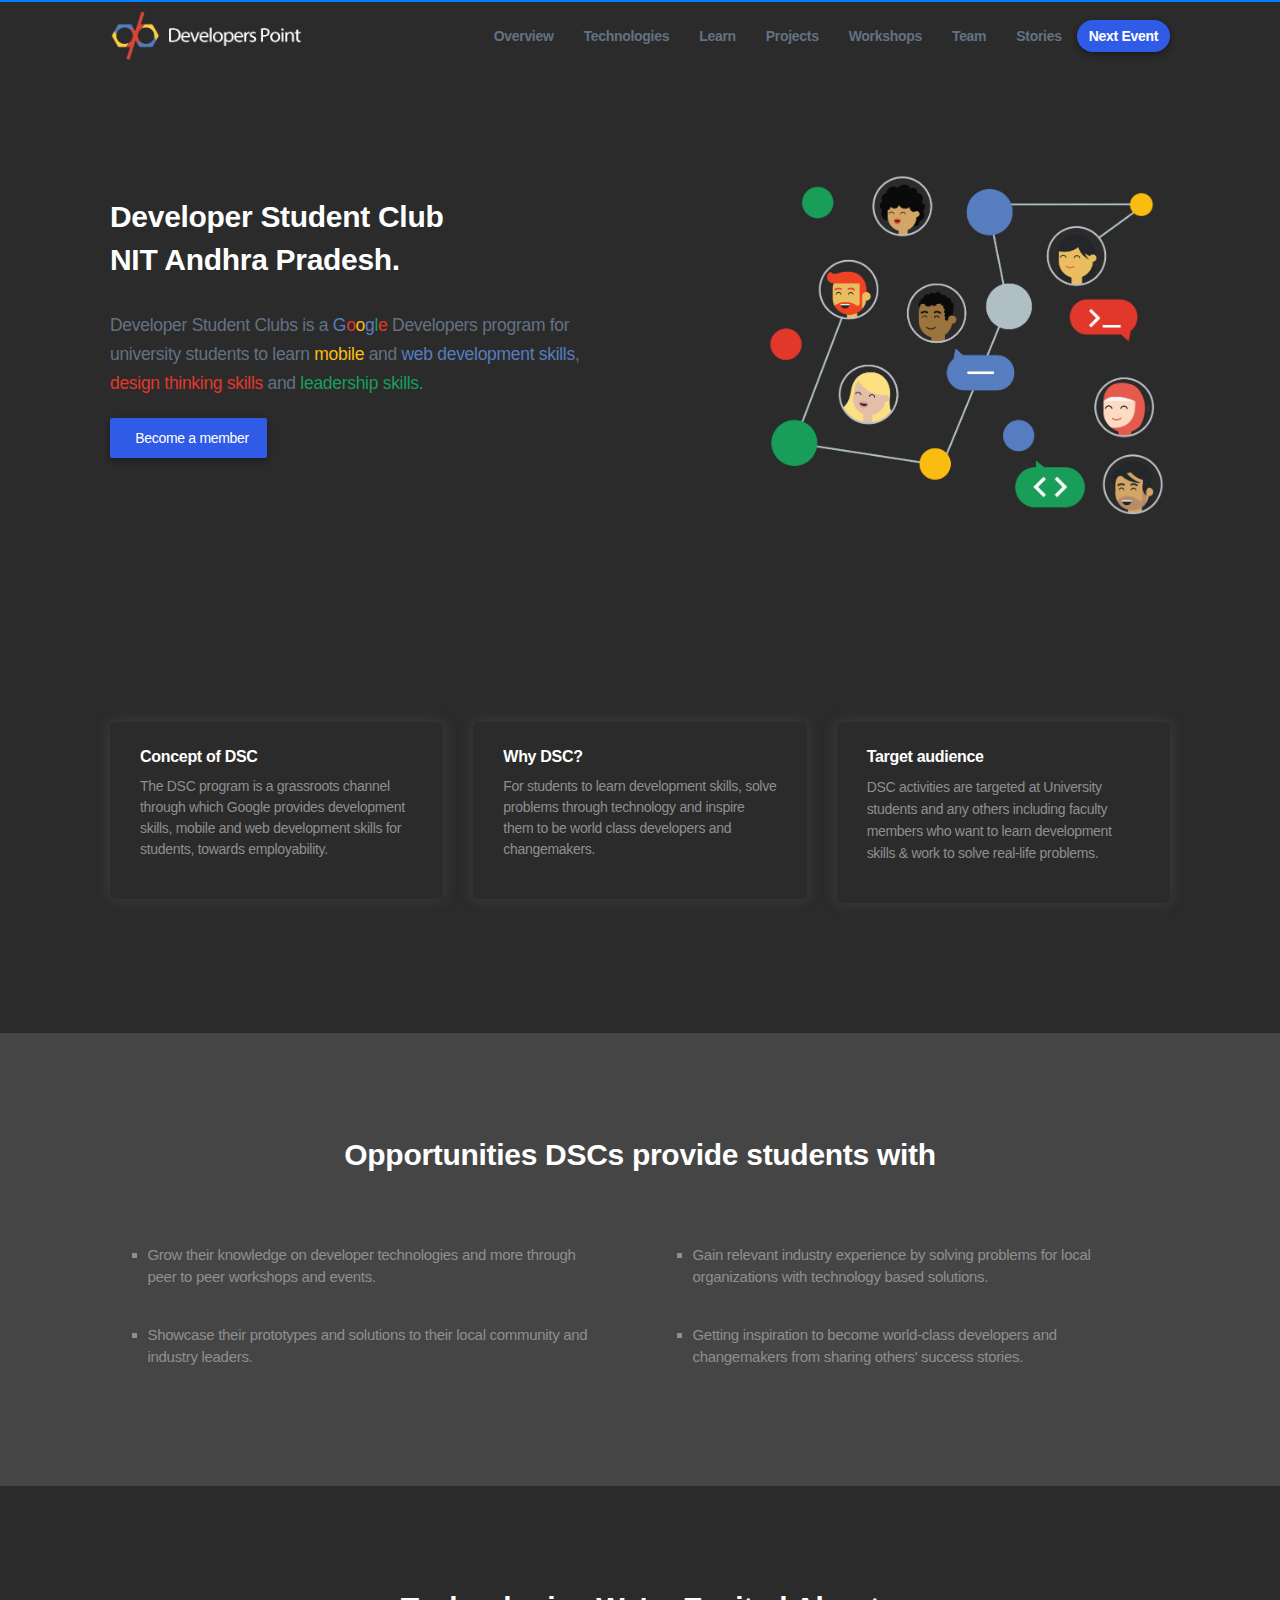
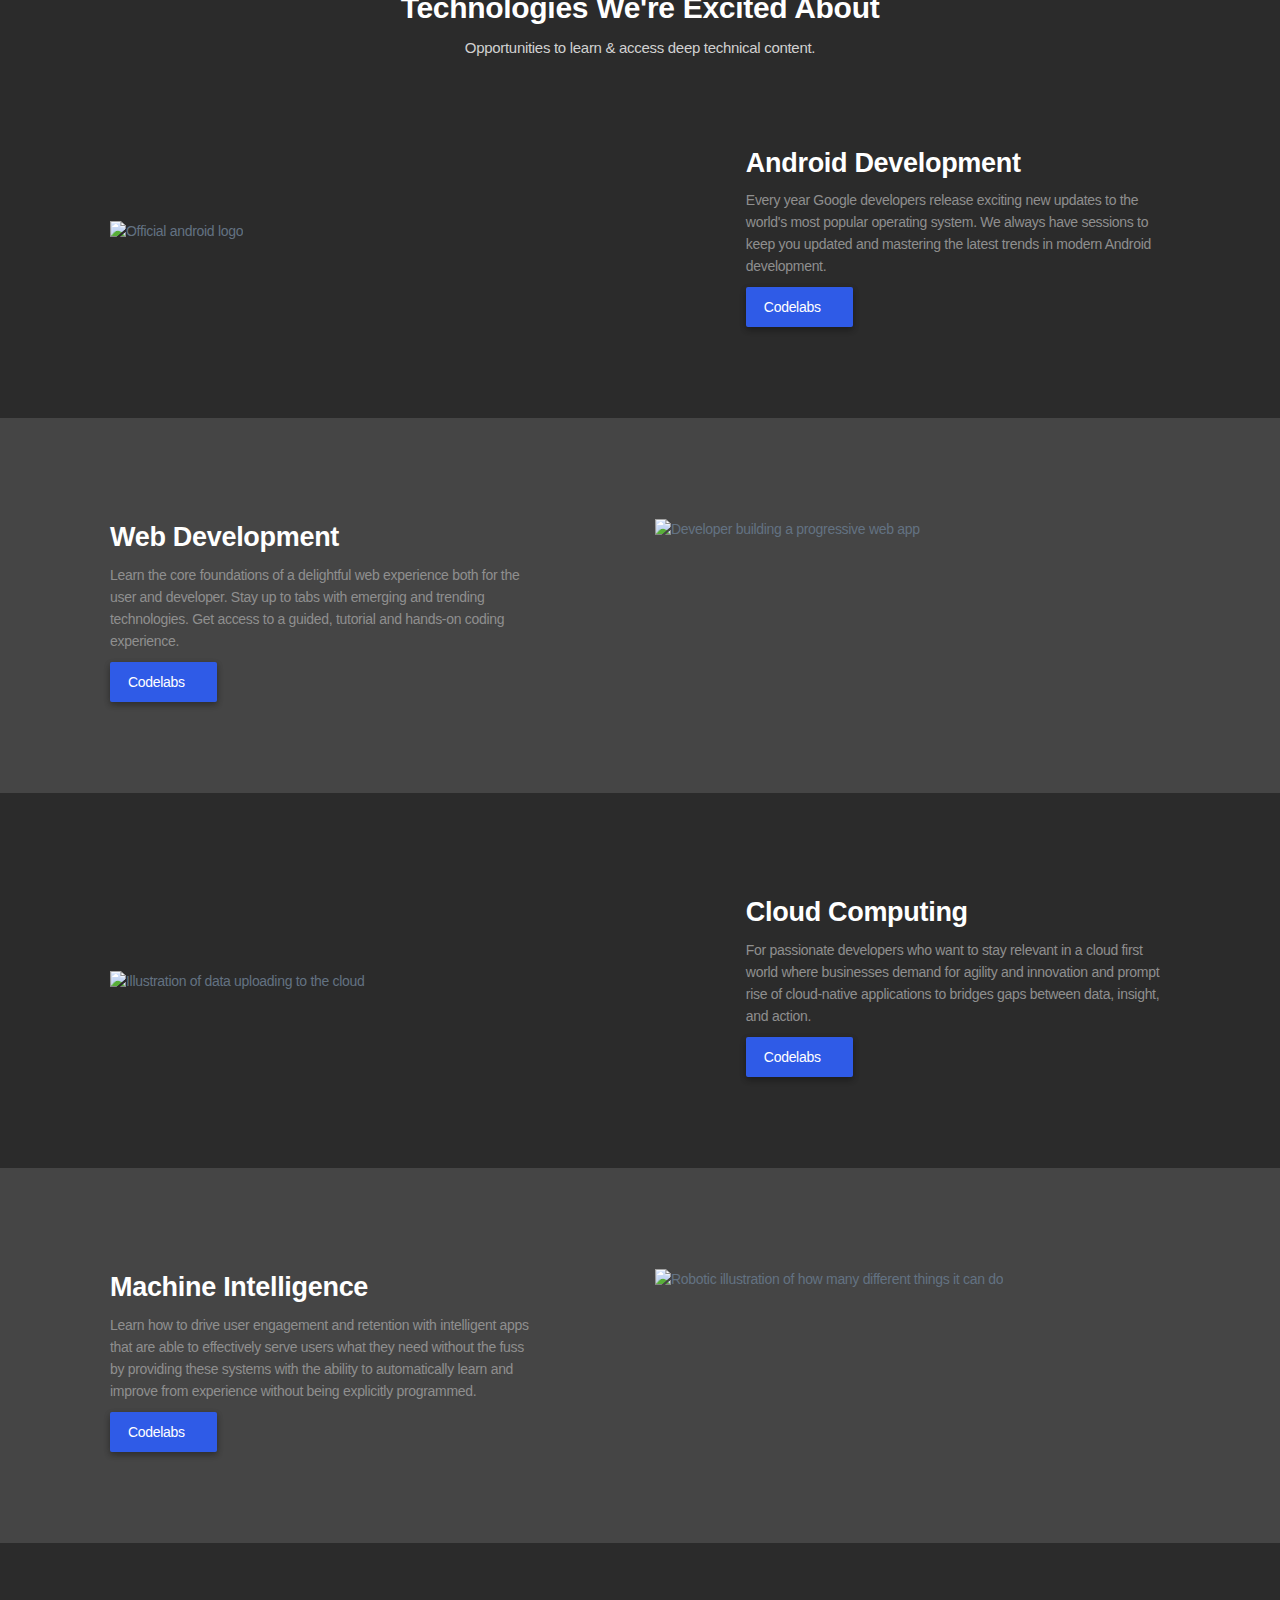
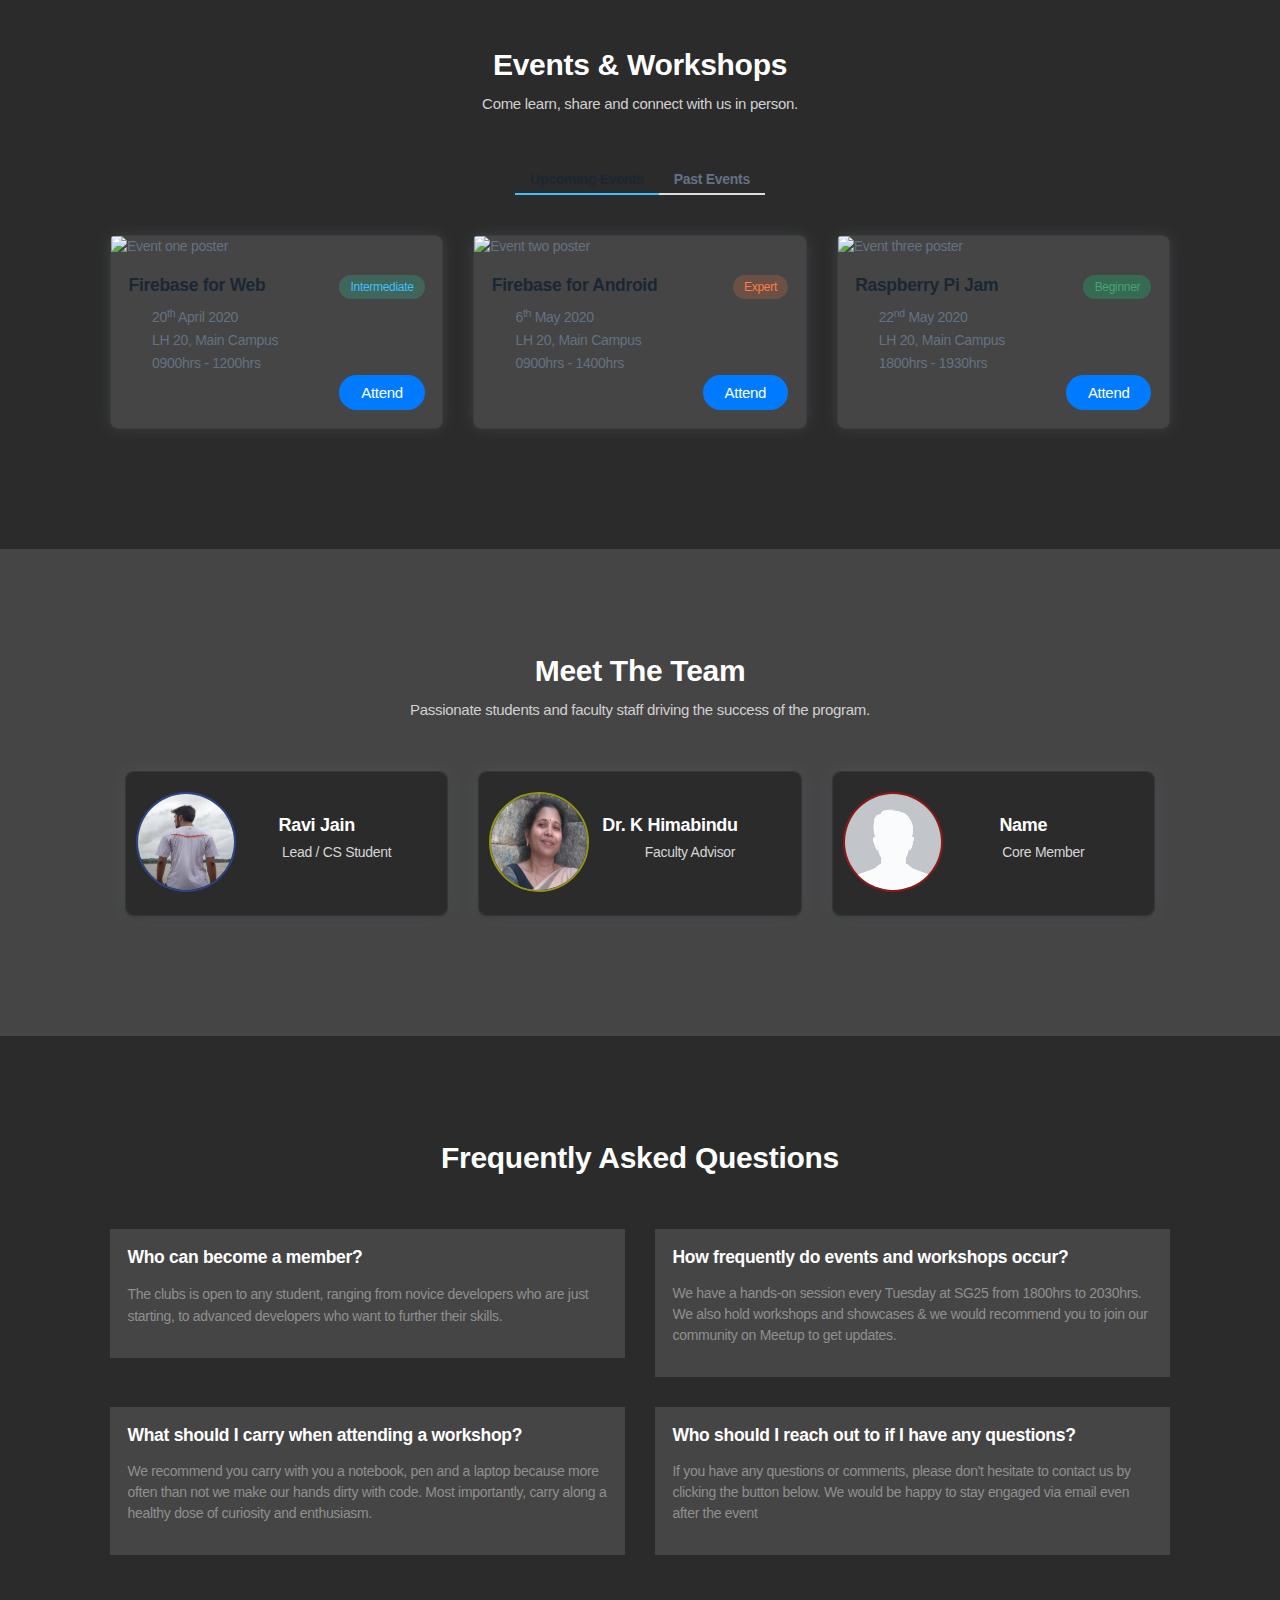
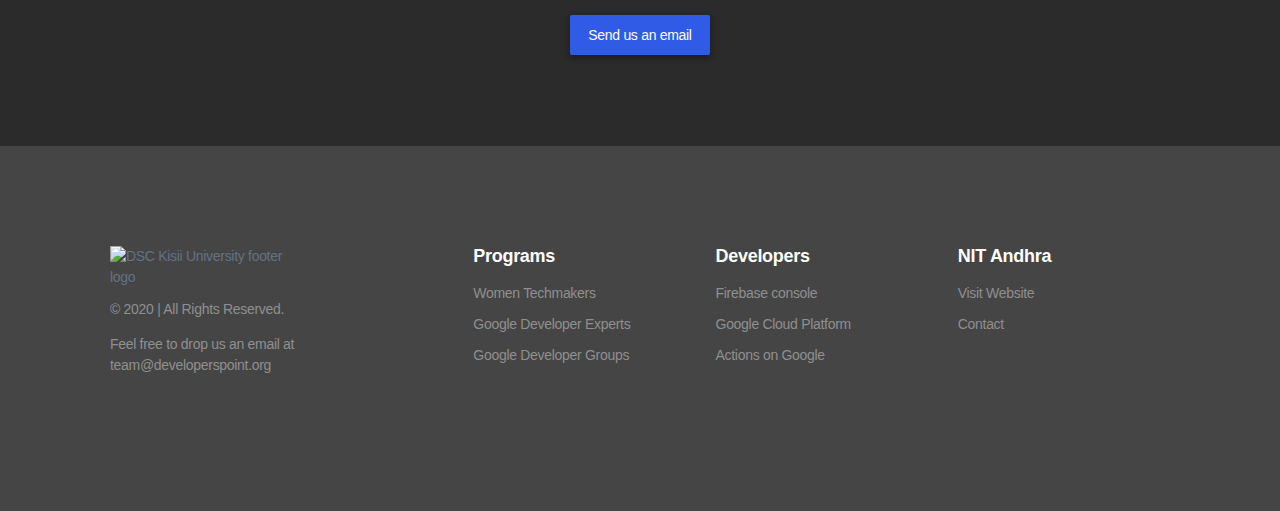
==== commit bd30c2dc: "Update index.html" ====
--- a/index.html
+++ b/index.html
@@ -260,7 +260,7 @@
                                     <table>
                                         <tr>
                                             <td width="15%" class="text-blue"><i class="far fa-calendar-alt"></i></td>
-                                            <td>20<sup>th</sup> April 2019</td>
+                                            <td>20<sup>th</sup> April 2020</td>
                                         </tr>
                                         <tr>
                                             <td class="text-red"><i class="fas fa-map-marker-alt"></i></td>
@@ -270,7 +270,7 @@
                                             <td class="text-green"><i class="far fa-clock"></i></td>
                                             <td>0900hrs - 1200hrs</td>
                                         </tr>
-                                    </table><a href="https://www.meetup.com/GDG-Kisii/events/258288805/" class="button float-right">Attend</a>
+                                    </table><a href="#" class="button float-right">Attend</a>
                                 </div>
                             </div>
                         </div>
@@ -282,7 +282,7 @@
                                     <table>
                                         <tr>
                                             <td width="15%" class="text-blue"><i class="far fa-calendar-alt"></i></td>
-                                            <td>6<sup>th</sup> May 2019</td>
+                                            <td>6<sup>th</sup> May 2020</td>
                                         </tr>
                                         <tr>
                                             <td class="text-red"><i class="fas fa-map-marker-alt"></i></td>
@@ -292,7 +292,7 @@
                                             <td class="text-green"><i class="far fa-clock"></i></td>
                                             <td>0900hrs - 1400hrs</td>
                                         </tr>
-                                    </table><a href="https://www.meetup.com/GDG-Kisii/events/258288819/" class="button float-right">Attend</a>
+                                    </table><a href="#" class="button float-right">Attend</a>
                                 </div>
                             </div>
                         </div>
@@ -304,7 +304,7 @@
                                     <table>
                                         <tr>
                                             <td width="15%" class="text-blue"><i class="far fa-calendar-alt"></i></td>
-                                            <td>22<sup>nd</sup> May 2019</td>
+                                            <td>22<sup>nd</sup> May 2020</td>
                                         </tr>
                                         <tr>
                                             <td class="text-red"><i class="fas fa-map-marker-alt"></i></td>
@@ -314,7 +314,7 @@
                                             <td class="text-green"><i class="far fa-clock"></i></td>
                                             <td>1800hrs - 1930hrs</td>
                                         </tr>
-                                    </table><a href="https://www.meetup.com/GDG-Kisii/events/258212444/" class="button float-right">Attend</a>
+                                    </table><a href="#" class="button float-right">Attend</a>
                                 </div>
                             </div>
                         </div>
@@ -332,7 +332,7 @@
                                         <div class="content-header">
                                             <h2 class="content-title">Getting Started with Android Things</h2>
                                             <hr>
-                                            <h6>DATE : 26<sup>th</sup> Jan 2019</h6>
+                                            <h6>DATE : 26<sup>th</sup> Jan 2020</h6>
                                             <h6>VENUE : LH 27, Main Campus</h6>
                                             <p>We learnt how to assemble an Android Things kit and saw the temperature and barometer sensors on the kit in action</p>
                                         </div><a href="#" class="past-event" target="_blank" rel="noopener">EVENT PHOTOS&nbsp;&nbsp;<i class="fas fa-camera"></i></a>
@@ -572,7 +572,7 @@
             <div class="row flex-column-reverse flex-sm-row flex-lg-row">
                 <div class="col-md-4 col-12">
                     <div class="footer-widget first-of-footer-widget "><img data-src="src/images/logo.png" class="logo-sm mb-10" alt="DSC Kisii University footer logo">
-                        <p style="color:#8f8f8f">&copy; 2019 | All Rights Reserved.</p><span style="color:#8f8f8f">Feel free to drop us an email at </span><a  style="color:#8f8f8f" href="mailto:team@dsc.scuniversityname.org">team@developerspoint.org</a>
+                        <p style="color:#8f8f8f">&copy; 2020 | All Rights Reserved.</p><span style="color:#8f8f8f">Feel free to drop us an email at </span><a  style="color:#8f8f8f" href="mailto:team@dsc.scuniversityname.org">team@developerspoint.org</a>
                         <ul class="social-list__inline mt-10">
                             <li><a href="#" target="_blank" rel="noopener"><i class="fab fa-linkedin"></i></a></li>
                             <li><a href="#" target="_blank" rel="noopener"><i class="fab fa-github"></i></a></li>
